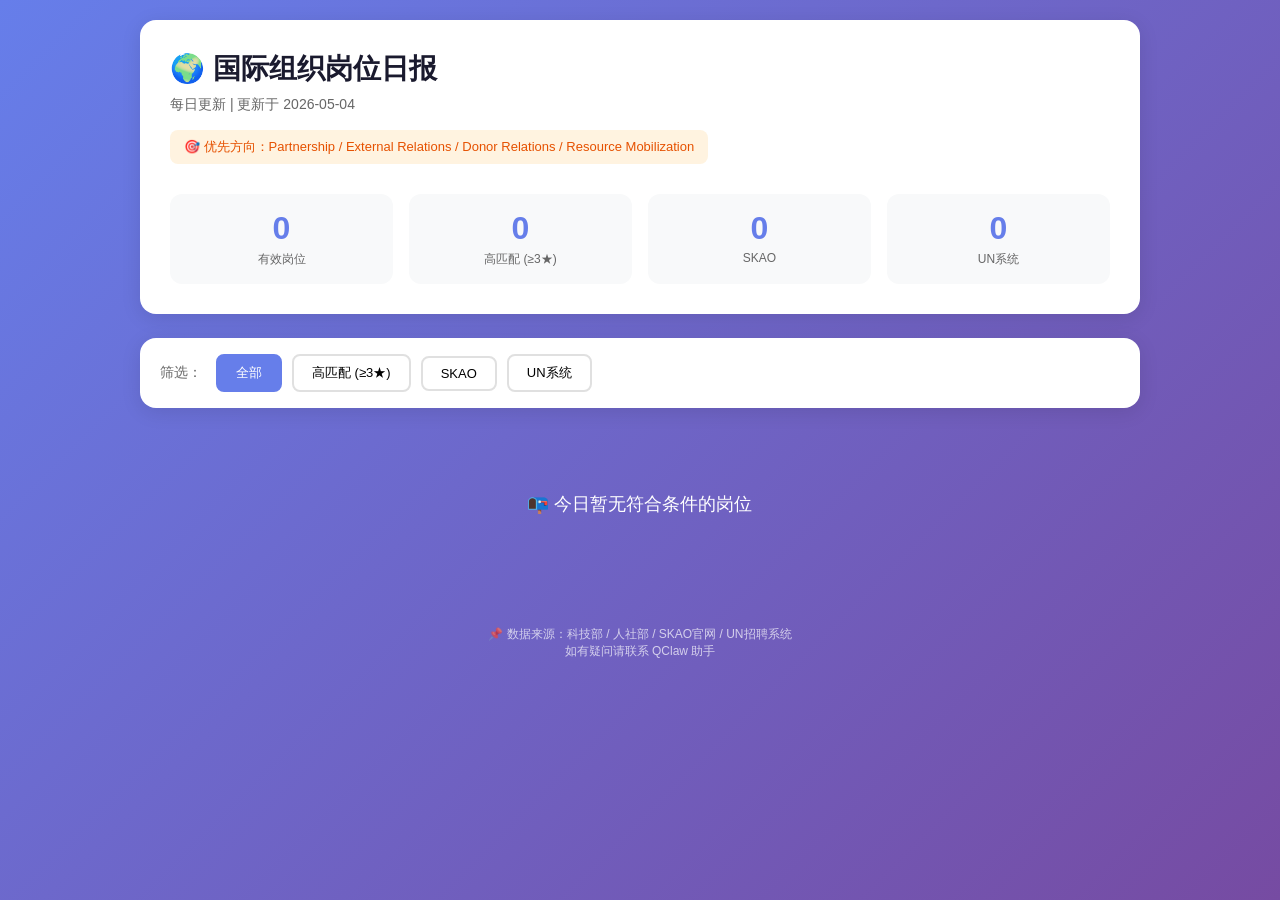
==== index.html @ 38534fcd "Initial commit: 国际组织岗位日报网站" ====
<!DOCTYPE html>
<html lang="zh-CN">
<head>
    <meta charset="UTF-8">
    <meta name="viewport" content="width=device-width, initial-scale=1.0">
    <title>国际组织岗位日报</title>
    <style>
        * { margin: 0; padding: 0; box-sizing: border-box; }
        body { font-family: -apple-system, BlinkMacSystemFont, "Segoe UI", Roboto, "Helvetica Neue", Arial, sans-serif; background: linear-gradient(135deg, #667eea 0%, #764ba2 100%); min-height: 100vh; padding: 20px; }
        .container { max-width: 1000px; margin: 0 auto; }
        .header { background: white; border-radius: 16px; padding: 30px; margin-bottom: 24px; box-shadow: 0 4px 20px rgba(0,0,0,0.1); }
        .header h1 { color: #1a1a2e; font-size: 28px; margin-bottom: 8px; }
        .header .subtitle { color: #666; font-size: 14px; margin-bottom: 16px; }
        .header .priority { background: #fff3e0; padding: 8px 14px; border-radius: 8px; font-size: 13px; color: #e65100; display: inline-block; margin-bottom: 10px; }
        .stats { display: flex; gap: 16px; margin-top: 20px; flex-wrap: wrap; }
        .stat { background: #f8f9fa; padding: 16px 24px; border-radius: 12px; text-align: center; flex: 1; min-width: 100px; }
        .stat-num { font-size: 32px; font-weight: bold; color: #667eea; }
        .stat-label { font-size: 12px; color: #666; margin-top: 4px; }
        .filters { background: white; border-radius: 16px; padding: 16px 20px; margin-bottom: 24px; box-shadow: 0 4px 20px rgba(0,0,0,0.1); display: flex; gap: 10px; flex-wrap: wrap; align-items: center; }
        .filters label { font-size: 14px; color: #666; margin-right: 4px; }
        .filter-btn { padding: 8px 18px; border: 2px solid #e0e0e0; border-radius: 8px; background: white; cursor: pointer; font-size: 13px; transition: all 0.2s; }
        .filter-btn:hover, .filter-btn.active { background: #667eea; color: white; border-color: #667eea; }
        .job-list { display: grid; gap: 16px; }
        .job-card { background: white; border-radius: 16px; padding: 24px; box-shadow: 0 4px 20px rgba(0,0,0,0.1); transition: transform 0.2s; border-left: 5px solid #e0e0e0; }
        .job-card:hover { transform: translateY(-4px); box-shadow: 0 8px 30px rgba(0,0,0,0.15); }
        .job-card.match-5 { border-left-color: #4caf50; }
        .job-card.match-4 { border-left-color: #8bc34a; }
        .job-card.match-3 { border-left-color: #ffc107; }
        .job-card.match-2 { border-left-color: #ff9800; }
        .job-card.match-1 { border-left-color: #e0e0e0; }
        .job-card.match-0 { border-left-color: #e0e0e0; }
        .job-header { display: flex; justify-content: space-between; align-items: flex-start; margin-bottom: 12px; gap: 12px; }
        .job-title { font-size: 18px; font-weight: 600; color: #1a1a2e; }
        .job-title-en { font-size: 14px; color: #888; font-weight: 400; }
        .job-org { font-size: 14px; color: #667eea; margin-top: 4px; }
        .match-badge { display: inline-flex; align-items: center; gap: 2px; background: #f8f9fa; padding: 4px 10px; border-radius: 6px; font-size: 14px; white-space: nowrap; }
        .match-badge .stars { color: #ffc107; }
        .match-badge .score { color: #666; font-size: 12px; margin-left: 4px; }
        .job-details { display: grid; grid-template-columns: repeat(auto-fit, minmax(140px, 1fr)); gap: 12px; margin: 16px 0; }
        .detail-item { font-size: 13px; }
        .detail-label { color: #999; display: block; margin-bottom: 2px; }
        .detail-value { color: #333; font-weight: 500; }
        .deadline-urgent { color: #e53935; font-weight: 600; }
        .deadline-soon { color: #ff9800; font-weight: 500; }
        .match-note { background: #f0f4ff; padding: 10px 14px; border-radius: 8px; font-size: 13px; color: #3f51b5; margin-top: 12px; }
        .match-note.low { background: #fff3e0; color: #e65100; }
        .job-link { display: inline-block; background: #667eea; color: white; padding: 8px 20px; border-radius: 8px; text-decoration: none; font-size: 13px; margin-top: 12px; transition: background 0.2s; }
        .job-link:hover { background: #5a6fd6; }
        .source-tag { display: inline-block; background: #e8f5e9; color: #2e7d32; padding: 3px 8px; border-radius: 4px; font-size: 11px; margin-left: 8px; }
        .empty-state { text-align: center; padding: 60px; color: white; font-size: 18px; }
        .footer { text-align: center; color: rgba(255,255,255,0.7); font-size: 12px; margin-top: 30px; padding: 20px; }
        .footer a { color: rgba(255,255,255,0.9); }
        @media (max-width: 768px) {
            .header h1 { font-size: 22px; }
            .stats { flex-wrap: wrap; }
            .stat { flex: 1; min-width: 80px; }
            .job-details { grid-template-columns: repeat(2, 1fr); }
            .job-header { flex-direction: column; }
        }
    </style>
</head>
<body>
    <div class="container">
        <div class="header">
            <h1>🌍 国际组织岗位日报</h1>
            <p class="subtitle" id="updateTime">加载中...</p>
            <div class="priority">🎯 优先方向：Partnership / External Relations / Donor Relations / Resource Mobilization</div>
            <div class="stats" id="stats"></div>
        </div>
        
        <div class="filters">
            <label>筛选：</label>
            <button class="filter-btn active" data-filter="all">全部</button>
            <button class="filter-btn" data-filter="high">高匹配 (≥3★)</button>
            <button class="filter-btn" data-filter="skao">SKAO</button>
            <button class="filter-btn" data-filter="un">UN系统</button>
        </div>
        
        <div class="job-list" id="jobList"></div>
        
        <div class="footer">
            <p>📌 数据来源：科技部 / 人社部 / SKAO官网 / UN招聘系统</p>
            <p>如有疑问请联系 QClaw 助手</p>
        </div>
    </div>

    <script>
    const JOB_DATA_URL = 'jobs.json';
    
    function renderStars(score) {
        return '★'.repeat(score) + '☆'.repeat(5 - score);
    }
    
    function getDaysLeft(deadline) {
        if (!deadline) return null;
        const dl = new Date(deadline);
        const now = new Date();
        return Math.ceil((dl - now) / (1000 * 60 * 60 * 24));
    }
    
    function formatDeadline(deadline) {
        if (!deadline) return '未知';
        const days = getDaysLeft(deadline);
        const dateStr = deadline.substring(0, 10);
        let extra = '';
        if (days !== null) {
            if (days < 0) extra = ' <span class="deadline-urgent">（已过期）</span>';
            else if (days <= 3) extra = ` <span class="deadline-urgent">（仅剩${days}天！）</span>`;
            else if (days <= 7) extra = ` <span class="deadline-soon">（还剩${days}天）</span>`;
            else extra = ` （还剩${days}天）`;
        }
        return dateStr + extra;
    }
    
    function renderJobCard(job) {
        const days = getDaysLeft(job.deadline);
        const isExpired = days !== null && days < 0;
        const matchClass = `match-${job.matchScore || 0}`;
        const noteClass = (job.matchScore || 0) <= 2 ? 'low' : '';
        
        return `
        <div class="job-card ${matchClass}" data-match="${job.matchScore || 0}" data-org="${job.organization || ''}" style="${isExpired ? 'opacity:0.5;' : ''}">
            <div class="job-header">
                <div>
                    <div class="job-title">${job.title || ''} <span class="job-title-en">${job.titleEn || ''}</span>${job.source ? `<span class="source-tag">${job.source}</span>` : ''}</div>
                    <div class="job-org">${job.organization || ''}</div>
                </div>
                <div class="match-badge">
                    <span class="stars">${renderStars(job.matchScore || 0)}</span>
                    <span class="score">${job.matchScore || 0}/5</span>
                </div>
            </div>
            <div class="job-details">
                <div class="detail-item">
                    <span class="detail-label">📍 地点</span>
                    <span class="detail-value">${job.location || '未知'}</span>
                </div>
                <div class="detail-item">
                    <span class="detail-label">📋 合同</span>
                    <span class="detail-value">${job.contract || '未知'}${job.grade ? ' | ' + job.grade : ''}</span>
                </div>
                <div class="detail-item">
                    <span class="detail-label">💰 薪酬</span>
                    <span class="detail-value">${job.salary || '未知'}</span>
                </div>
                <div class="detail-item">
                    <span class="detail-label">⏰ 截止</span>
                    <span class="detail-value">${formatDeadline(job.deadline)}</span>
                </div>
            </div>
            ${job.requirements ? `<div style="font-size:12px;color:#666;margin-bottom:8px;"><b>要求：</b>${job.requirements.substring(0, 120)}${job.requirements.length > 120 ? '...' : ''}</div>` : ''}
            ${job.matchNote ? `<div class="match-note ${noteClass}">💡 ${job.matchNote}</div>` : ''}
            ${job.link ? `<a href="${job.link}" target="_blank" class="job-link">查看详情 →</a>` : ''}
        </div>`;
    }
    
    async function loadAndRender() {
        try {
            const resp = await fetch(JOB_DATA_URL);
            const data = await resp.json();
            const jobs = (data.jobs || []).filter(j => {
                const days = getDaysLeft(j.deadline);
                return days === null || days >= 0;
            }).sort((a, b) => (b.matchScore || 0) - (a.matchScore || 0));
            
            const total = jobs.length;
            const highMatch = jobs.filter(j => (j.matchScore || 0) >= 3).length;
            const skaoCount = jobs.filter(j => (j.organization || '').includes('SKAO')).length;
            
            document.getElementById('updateTime').textContent = 
                `每日更新 | ${data.lastUpdated ? '更新于 ' + data.lastUpdated.substring(0, 10) : new Date().toLocaleDateString('zh-CN')}`;
            
            document.getElementById('stats').innerHTML = `
                <div class="stat"><div class="stat-num">${total}</div><div class="stat-label">有效岗位</div></div>
                <div class="stat"><div class="stat-num">${highMatch}</div><div class="stat-label">高匹配 (≥3★)</div></div>
                <div class="stat"><div class="stat-num">${skaoCount}</div><div class="stat-label">SKAO</div></div>
                <div class="stat"><div class="stat-num">${total - skaoCount}</div><div class="stat-label">UN系统</div></div>
            `;
            
            const jobList = document.getElementById('jobList');
            if (jobs.length === 0) {
                jobList.innerHTML = '<div class="empty-state">📭 今日暂无符合条件的岗位</div>';
            } else {
                jobList.innerHTML = jobs.map(renderJobCard).join('');
            }
            
            // Setup filters
            document.querySelectorAll('.filter-btn').forEach(btn => {
                btn.addEventListener('click', () => {
                    document.querySelectorAll('.filter-btn').forEach(b => b.classList.remove('active'));
                    btn.classList.add('active');
                    const filter = btn.dataset.filter;
                    document.querySelectorAll('.job-card').forEach(card => {
                        const match = parseInt(card.dataset.match) || 0;
                        const org = card.dataset.org || '';
                        if (filter === 'all') card.style.display = '';
                        else if (filter === 'high') card.style.display = match >= 3 ? '' : 'none';
                        else if (filter === 'skao') card.style.display = org.includes('SKAO') ? '' : 'none';
                        else if (filter === 'un') card.style.display = org.includes('UN') || org.includes('联合国') ? '' : 'none';
                    });
                });
            });
        } catch (err) {
            document.getElementById('jobList').innerHTML = 
                `<div class="empty-state">⚠️ 加载失败: ${err.message}<br><button onclick="loadAndRender()" style="margin-top:12px;padding:8px 20px;border-radius:8px;border:none;background:white;color:#667eea;cursor:pointer;">重试</button></div>`;
        }
    }
    
    loadAndRender();
    </script>
</body>
</html>
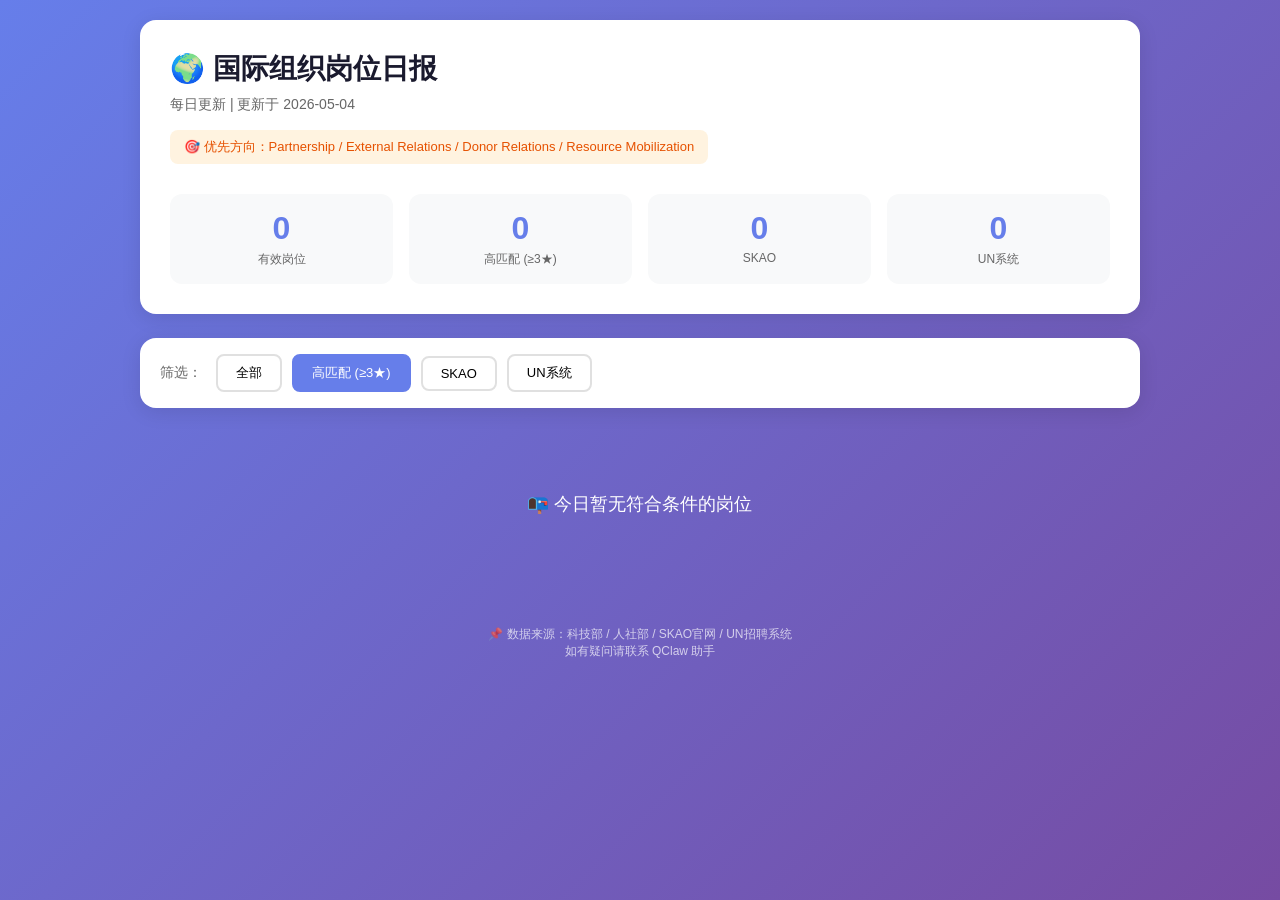
==== commit 8f440eed: "默认筛选≥3星岗位，低匹配默认隐藏" ====
--- a/index.html
+++ b/index.html
@@ -70,8 +70,8 @@
         
         <div class="filters">
             <label>筛选：</label>
-            <button class="filter-btn active" data-filter="all">全部</button>
-            <button class="filter-btn" data-filter="high">高匹配 (≥3★)</button>
+            <button class="filter-btn" data-filter="all">全部</button>
+            <button class="filter-btn active" data-filter="high">高匹配 (≥3★)</button>
             <button class="filter-btn" data-filter="skao">SKAO</button>
             <button class="filter-btn" data-filter="un">UN系统</button>
         </div>
@@ -198,6 +198,17 @@
                         else if (filter === 'skao') card.style.display = org.includes('SKAO') ? '' : 'none';
                         else if (filter === 'un') card.style.display = org.includes('UN') || org.includes('联合国') ? '' : 'none';
                     });
+                    // Update stats based on filter
+                    const visibleCards = document.querySelectorAll('.job-card:not([style*="display: none"])');
+                    // Count visible by category
+                    let vHigh = 0, vSkao = 0, vUn = 0;
+                    visibleCards.forEach(c => {
+                        const m = parseInt(c.dataset.match) || 0;
+                        const o = c.dataset.org || '';
+                        if (m >= 3) vHigh++;
+                        if (o.includes('SKAO')) vSkao++;
+                        if (o.includes('UN') || o.includes('联合国')) vUn++;
+                    });
                 });
             });
         } catch (err) {
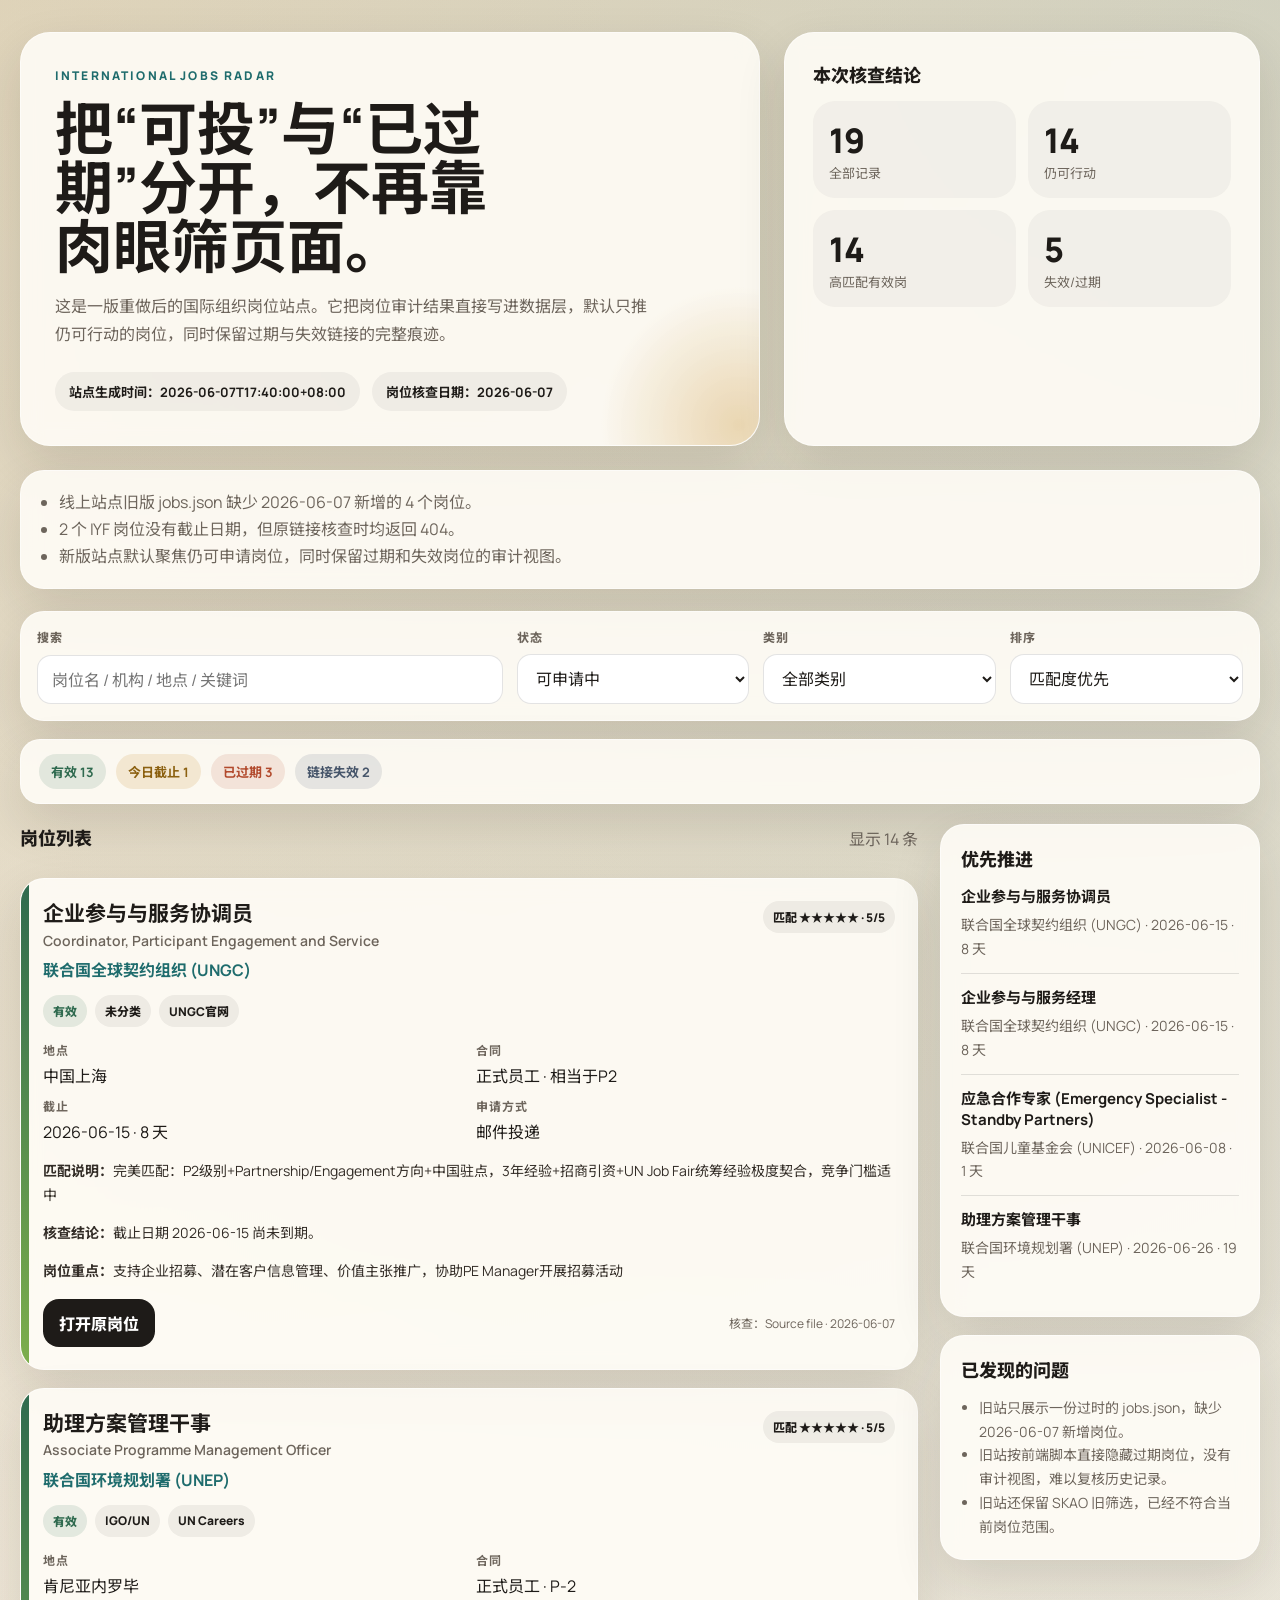
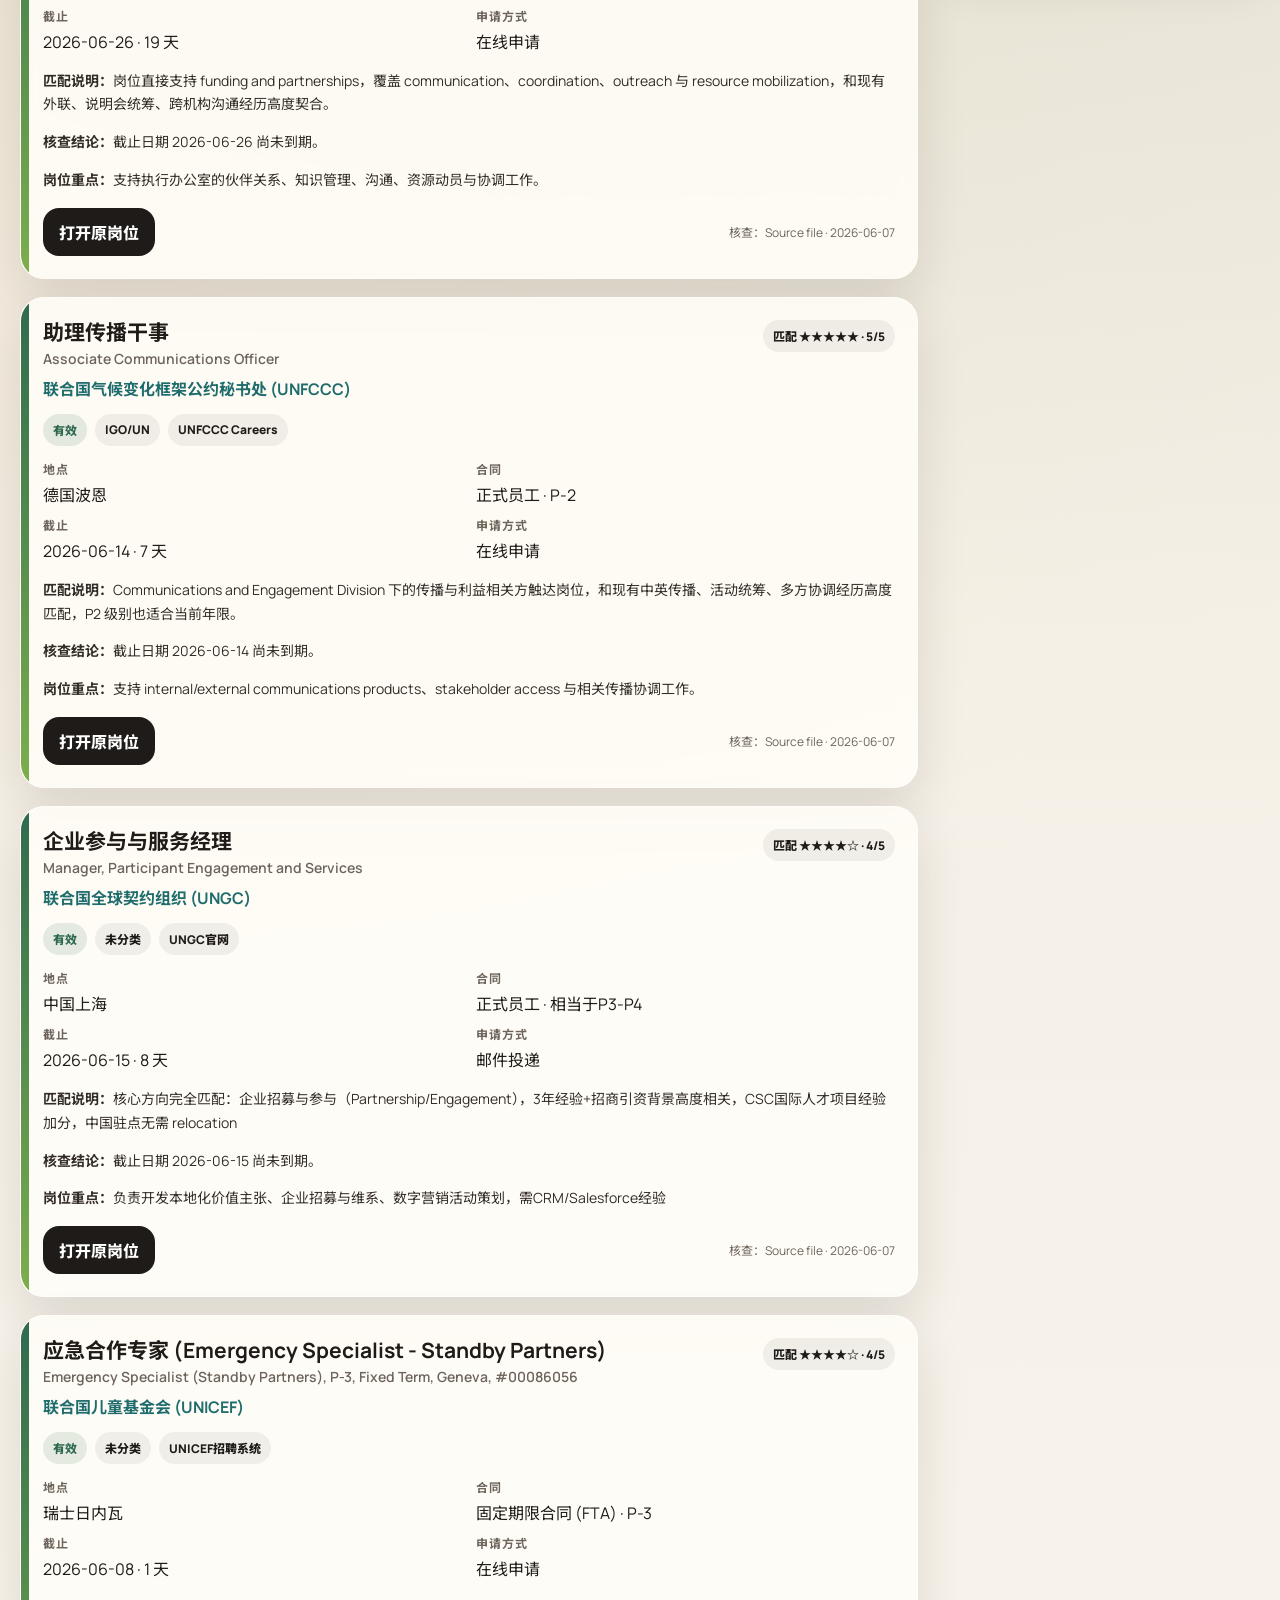
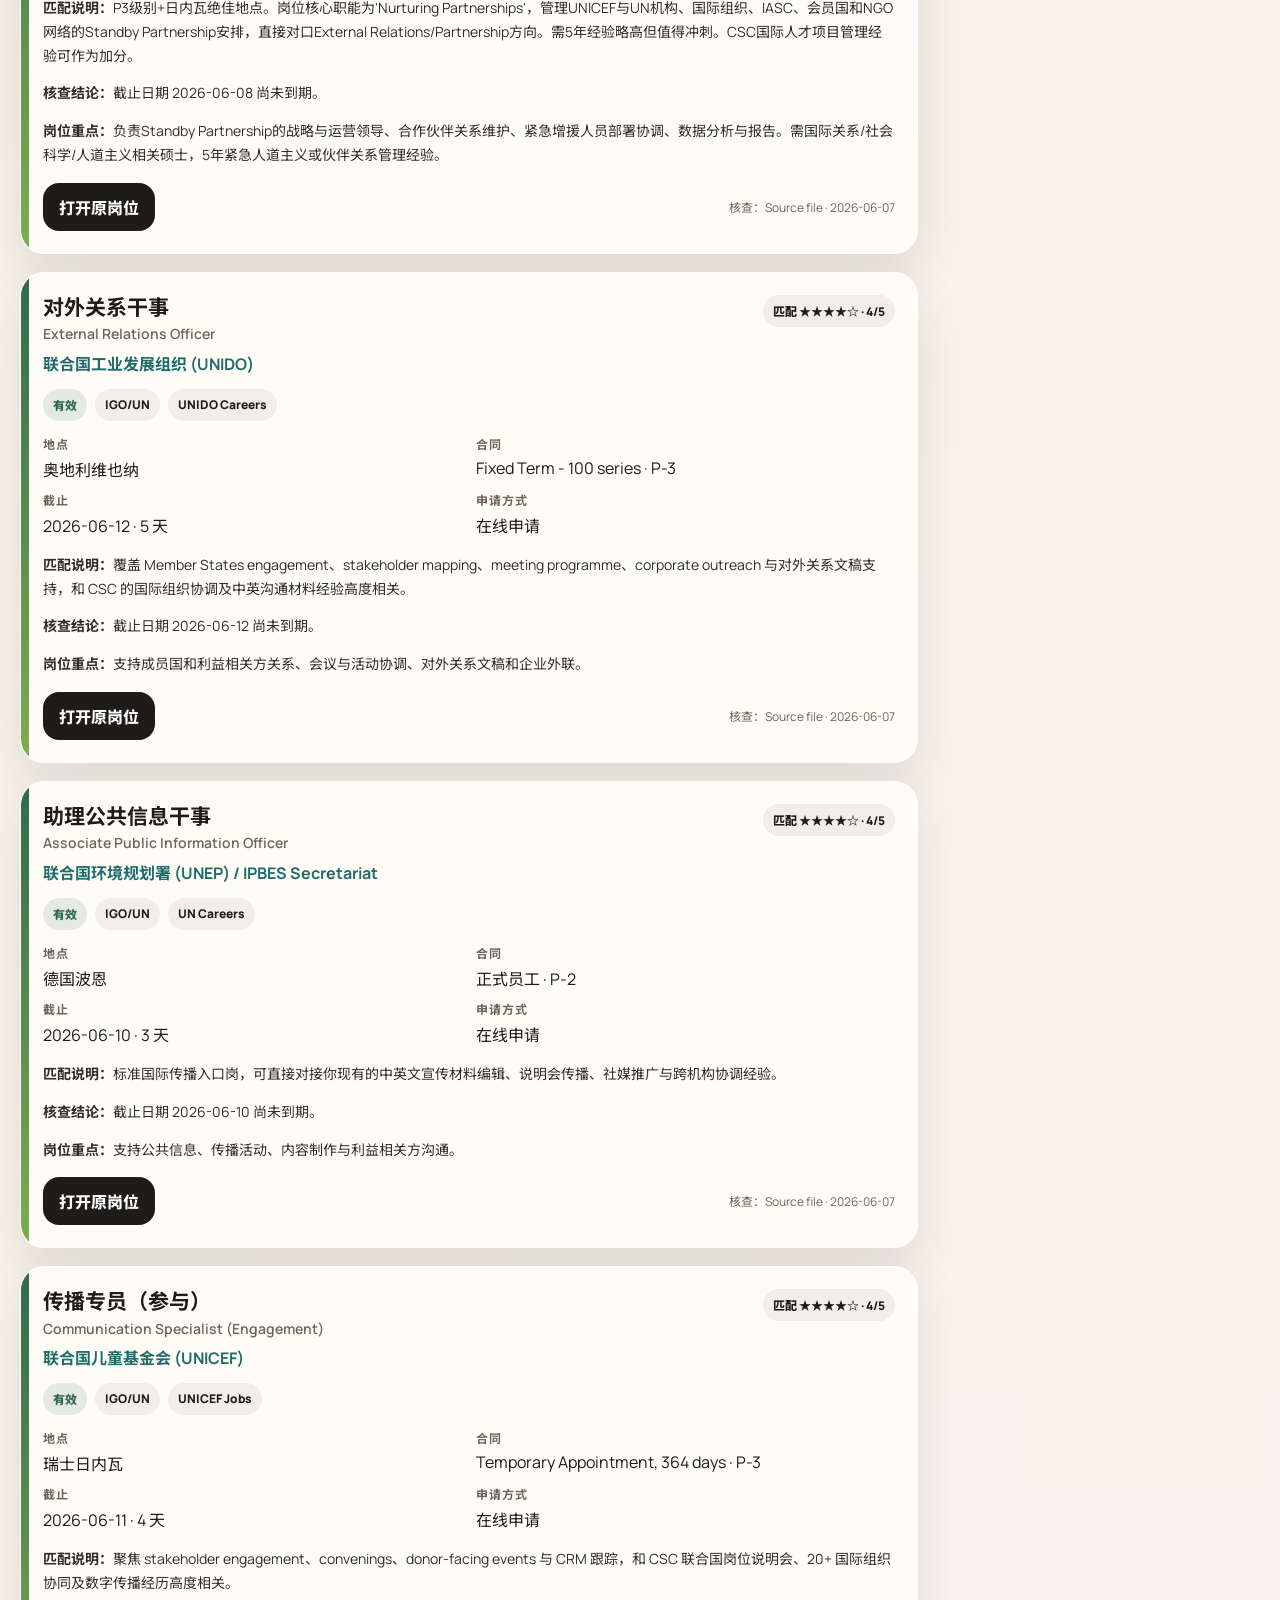
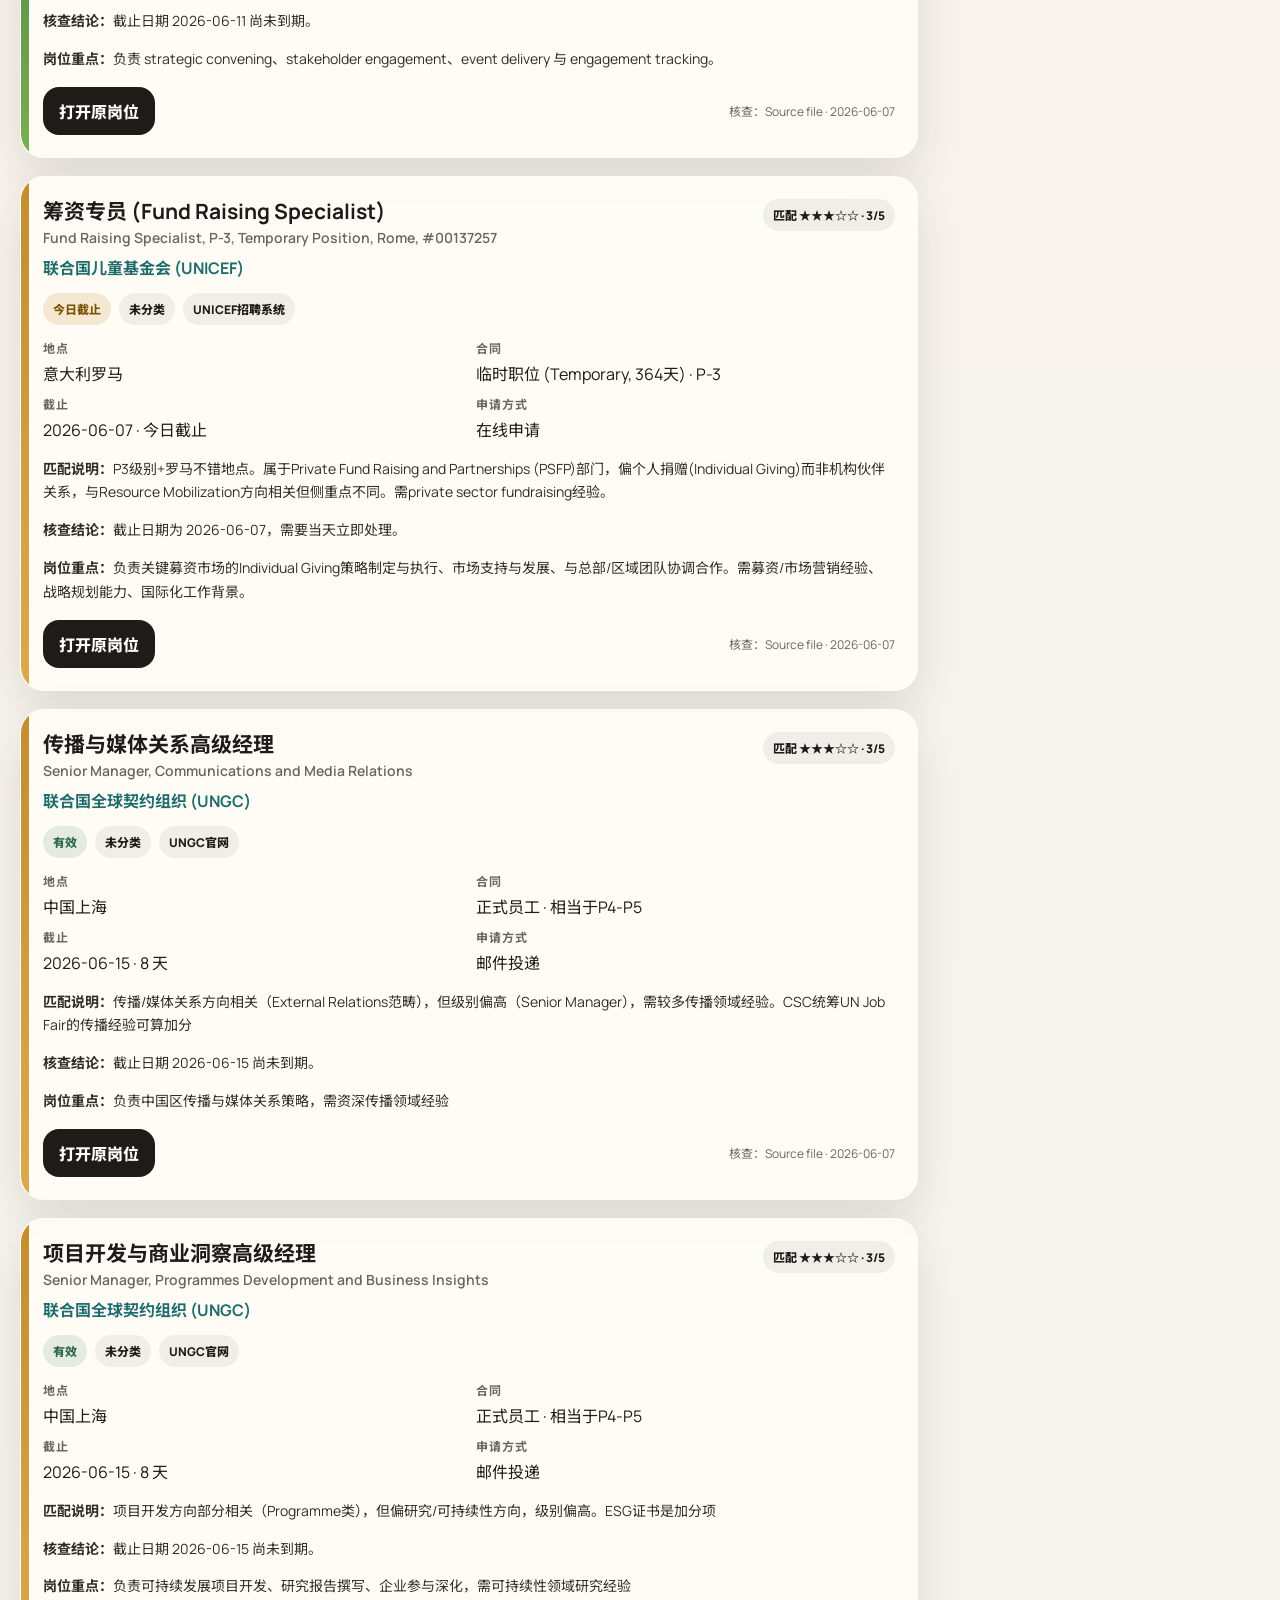
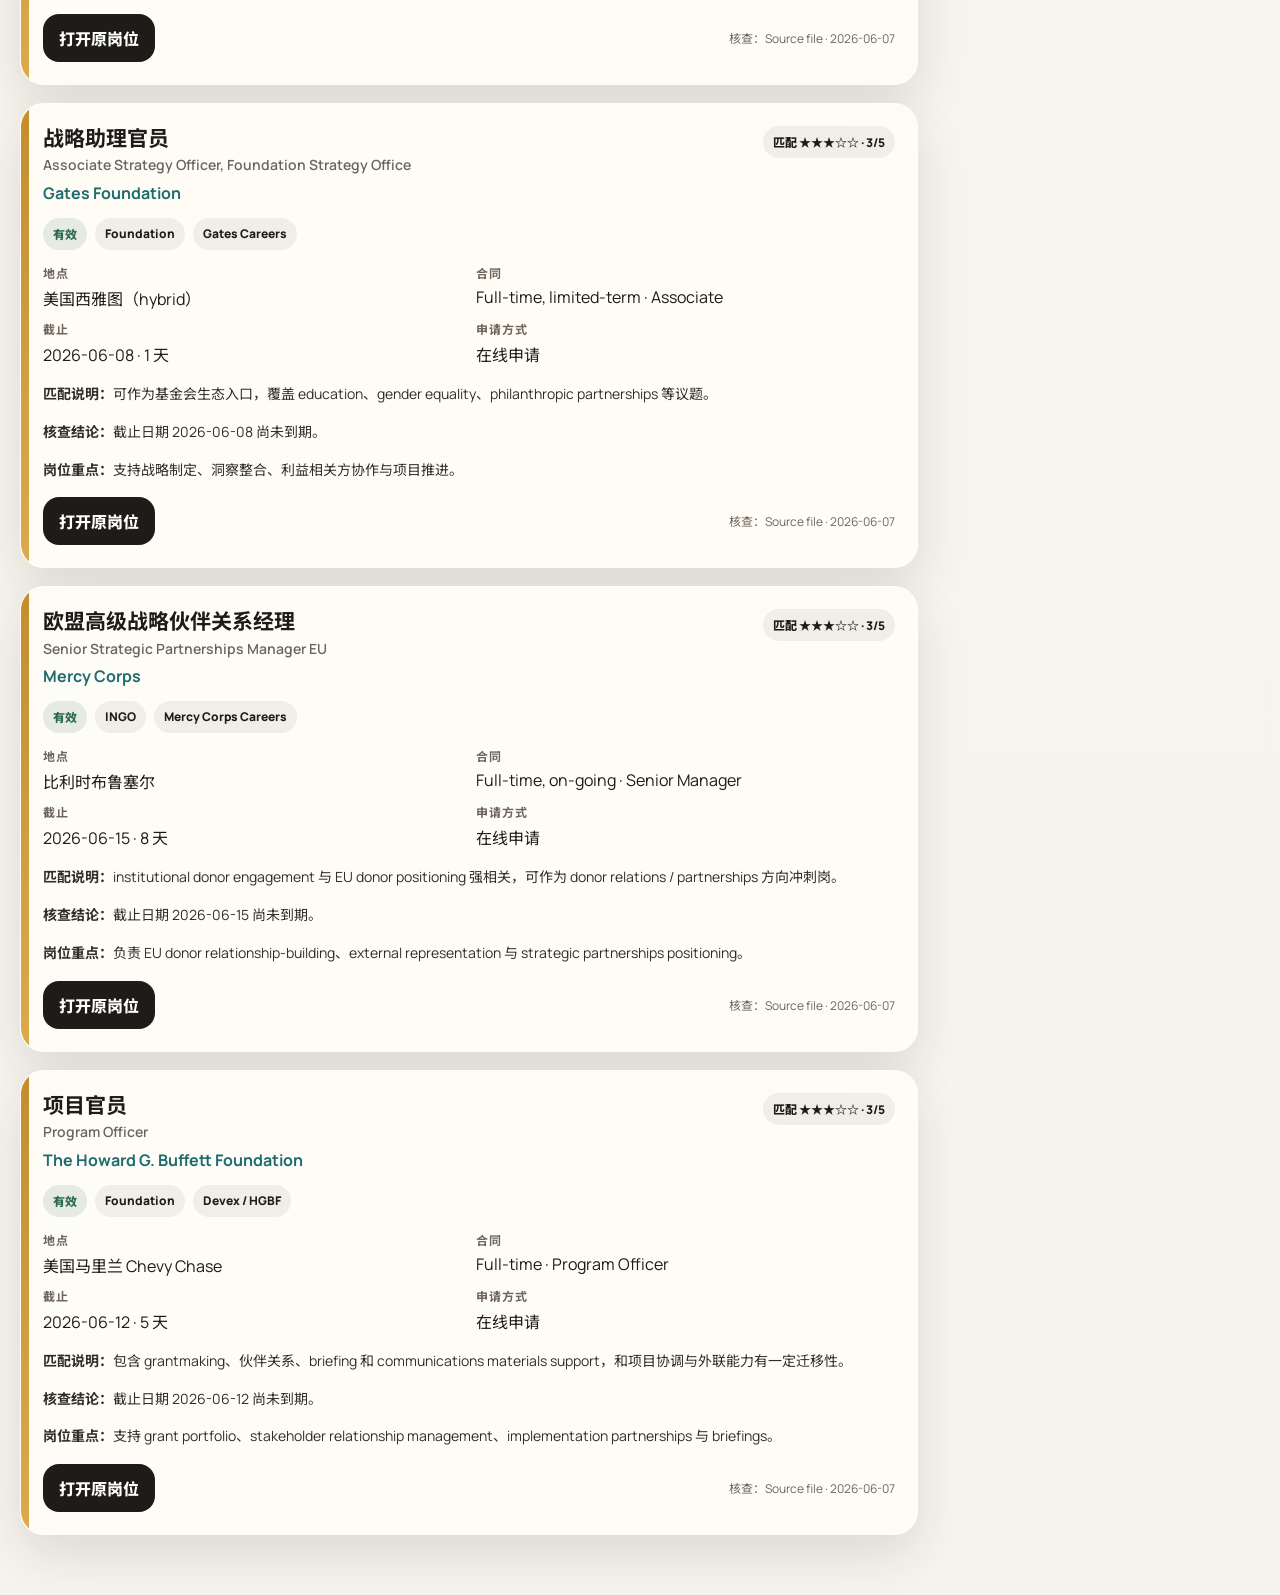
==== commit aed36d51: "Rebuild site with audited jobs dashboard" ====
--- a/index.html
+++ b/index.html
@@ -1,223 +1,94 @@
 <!DOCTYPE html>
 <html lang="zh-CN">
 <head>
-    <meta charset="UTF-8">
-    <meta name="viewport" content="width=device-width, initial-scale=1.0">
-    <title>国际组织岗位日报</title>
-    <style>
-        * { margin: 0; padding: 0; box-sizing: border-box; }
-        body { font-family: -apple-system, BlinkMacSystemFont, "Segoe UI", Roboto, "Helvetica Neue", Arial, sans-serif; background: linear-gradient(135deg, #667eea 0%, #764ba2 100%); min-height: 100vh; padding: 20px; }
-        .container { max-width: 1000px; margin: 0 auto; }
-        .header { background: white; border-radius: 16px; padding: 30px; margin-bottom: 24px; box-shadow: 0 4px 20px rgba(0,0,0,0.1); }
-        .header h1 { color: #1a1a2e; font-size: 28px; margin-bottom: 8px; }
-        .header .subtitle { color: #666; font-size: 14px; margin-bottom: 16px; }
-        .header .priority { background: #fff3e0; padding: 8px 14px; border-radius: 8px; font-size: 13px; color: #e65100; display: inline-block; margin-bottom: 10px; }
-        .stats { display: flex; gap: 16px; margin-top: 20px; flex-wrap: wrap; }
-        .stat { background: #f8f9fa; padding: 16px 24px; border-radius: 12px; text-align: center; flex: 1; min-width: 100px; }
-        .stat-num { font-size: 32px; font-weight: bold; color: #667eea; }
-        .stat-label { font-size: 12px; color: #666; margin-top: 4px; }
-        .filters { background: white; border-radius: 16px; padding: 16px 20px; margin-bottom: 24px; box-shadow: 0 4px 20px rgba(0,0,0,0.1); display: flex; gap: 10px; flex-wrap: wrap; align-items: center; }
-        .filters label { font-size: 14px; color: #666; margin-right: 4px; }
-        .filter-btn { padding: 8px 18px; border: 2px solid #e0e0e0; border-radius: 8px; background: white; cursor: pointer; font-size: 13px; transition: all 0.2s; }
-        .filter-btn:hover, .filter-btn.active { background: #667eea; color: white; border-color: #667eea; }
-        .job-list { display: grid; gap: 16px; }
-        .job-card { background: white; border-radius: 16px; padding: 24px; box-shadow: 0 4px 20px rgba(0,0,0,0.1); transition: transform 0.2s; border-left: 5px solid #e0e0e0; }
-        .job-card:hover { transform: translateY(-4px); box-shadow: 0 8px 30px rgba(0,0,0,0.15); }
-        .job-card.match-5 { border-left-color: #4caf50; }
-        .job-card.match-4 { border-left-color: #8bc34a; }
-        .job-card.match-3 { border-left-color: #ffc107; }
-        .job-card.match-2 { border-left-color: #ff9800; }
-        .job-card.match-1 { border-left-color: #e0e0e0; }
-        .job-card.match-0 { border-left-color: #e0e0e0; }
-        .job-header { display: flex; justify-content: space-between; align-items: flex-start; margin-bottom: 12px; gap: 12px; }
-        .job-title { font-size: 18px; font-weight: 600; color: #1a1a2e; }
-        .job-title-en { font-size: 14px; color: #888; font-weight: 400; }
-        .job-org { font-size: 14px; color: #667eea; margin-top: 4px; }
-        .match-badge { display: inline-flex; align-items: center; gap: 2px; background: #f8f9fa; padding: 4px 10px; border-radius: 6px; font-size: 14px; white-space: nowrap; }
-        .match-badge .stars { color: #ffc107; }
-        .match-badge .score { color: #666; font-size: 12px; margin-left: 4px; }
-        .job-details { display: grid; grid-template-columns: repeat(auto-fit, minmax(140px, 1fr)); gap: 12px; margin: 16px 0; }
-        .detail-item { font-size: 13px; }
-        .detail-label { color: #999; display: block; margin-bottom: 2px; }
-        .detail-value { color: #333; font-weight: 500; }
-        .deadline-urgent { color: #e53935; font-weight: 600; }
-        .deadline-soon { color: #ff9800; font-weight: 500; }
-        .match-note { background: #f0f4ff; padding: 10px 14px; border-radius: 8px; font-size: 13px; color: #3f51b5; margin-top: 12px; }
-        .match-note.low { background: #fff3e0; color: #e65100; }
-        .job-link { display: inline-block; background: #667eea; color: white; padding: 8px 20px; border-radius: 8px; text-decoration: none; font-size: 13px; margin-top: 12px; transition: background 0.2s; }
-        .job-link:hover { background: #5a6fd6; }
-        .source-tag { display: inline-block; background: #e8f5e9; color: #2e7d32; padding: 3px 8px; border-radius: 4px; font-size: 11px; margin-left: 8px; }
-        .empty-state { text-align: center; padding: 60px; color: white; font-size: 18px; }
-        .footer { text-align: center; color: rgba(255,255,255,0.7); font-size: 12px; margin-top: 30px; padding: 20px; }
-        .footer a { color: rgba(255,255,255,0.9); }
-        @media (max-width: 768px) {
-            .header h1 { font-size: 22px; }
-            .stats { flex-wrap: wrap; }
-            .stat { flex: 1; min-width: 80px; }
-            .job-details { grid-template-columns: repeat(2, 1fr); }
-            .job-header { flex-direction: column; }
-        }
-    </style>
+  <meta charset="UTF-8">
+  <meta name="viewport" content="width=device-width, initial-scale=1.0">
+  <title>International Jobs Radar</title>
+  <link rel="preconnect" href="https://fonts.googleapis.com">
+  <link rel="preconnect" href="https://fonts.gstatic.com" crossorigin>
+  <link href="https://fonts.googleapis.com/css2?family=Manrope:wght@400;500;600;700;800&family=Noto+Sans+SC:wght@400;500;700;800&display=swap" rel="stylesheet">
+  <link rel="stylesheet" href="./styles.css">
 </head>
 <body>
-    <div class="container">
-        <div class="header">
-            <h1>🌍 国际组织岗位日报</h1>
-            <p class="subtitle" id="updateTime">加载中...</p>
-            <div class="priority">🎯 优先方向：Partnership / External Relations / Donor Relations / Resource Mobilization</div>
-            <div class="stats" id="stats"></div>
+  <div class="page-shell">
+    <header class="hero">
+      <div class="hero-copy">
+        <p class="eyebrow">International Jobs Radar</p>
+        <h1>把“可投”与“已过期”分开，不再靠肉眼筛页面。</h1>
+        <p class="intro">
+          这是一版重做后的国际组织岗位站点。它把岗位审计结果直接写进数据层，默认只推仍可行动的岗位，同时保留过期与失效链接的完整痕迹。
+        </p>
+        <div class="hero-meta">
+          <span id="generatedAt">加载中</span>
+          <span id="auditDate">加载中</span>
         </div>
-        
-        <div class="filters">
-            <label>筛选：</label>
-            <button class="filter-btn" data-filter="all">全部</button>
-            <button class="filter-btn active" data-filter="high">高匹配 (≥3★)</button>
-            <button class="filter-btn" data-filter="skao">SKAO</button>
-            <button class="filter-btn" data-filter="un">UN系统</button>
+      </div>
+      <aside class="hero-panel">
+        <div class="panel-title">本次核查结论</div>
+        <div class="audit-grid" id="auditGrid"></div>
+      </aside>
+    </header>
+
+    <section class="highlights" id="highlights"></section>
+
+    <section class="toolbar">
+      <div class="toolbar-block">
+        <label for="searchInput">搜索</label>
+        <input id="searchInput" type="search" placeholder="岗位名 / 机构 / 地点 / 关键词">
+      </div>
+      <div class="toolbar-block">
+        <label for="statusFilter">状态</label>
+        <select id="statusFilter">
+          <option value="actionable">可申请中</option>
+          <option value="all">全部</option>
+          <option value="active">有效</option>
+          <option value="closing">今日截止</option>
+          <option value="expired">已过期</option>
+          <option value="unavailable">链接失效</option>
+        </select>
+      </div>
+      <div class="toolbar-block">
+        <label for="categoryFilter">类别</label>
+        <select id="categoryFilter">
+          <option value="all">全部类别</option>
+        </select>
+      </div>
+      <div class="toolbar-block">
+        <label for="sortBy">排序</label>
+        <select id="sortBy">
+          <option value="match">匹配度优先</option>
+          <option value="deadline">截止日期优先</option>
+          <option value="organization">机构名称</option>
+        </select>
+      </div>
+    </section>
+
+    <section class="summary-bar" id="summaryBar"></section>
+
+    <main class="jobs-layout">
+      <section>
+        <div class="section-head">
+          <h2>岗位列表</h2>
+          <p id="resultCount"></p>
         </div>
-        
-        <div class="job-list" id="jobList"></div>
-        
-        <div class="footer">
-            <p>📌 数据来源：科技部 / 人社部 / SKAO官网 / UN招聘系统</p>
-            <p>如有疑问请联系 QClaw 助手</p>
+        <div class="job-grid" id="jobGrid"></div>
+      </section>
+      <aside class="side-rail">
+        <div class="rail-card">
+          <h3>优先推进</h3>
+          <div id="priorityList"></div>
         </div>
-    </div>
-
-    <script>
-    const JOB_DATA_URL = 'jobs.json';
-    
-    function renderStars(score) {
-        return '★'.repeat(score) + '☆'.repeat(5 - score);
-    }
-    
-    function getDaysLeft(deadline) {
-        if (!deadline) return null;
-        const dl = new Date(deadline);
-        const now = new Date();
-        return Math.ceil((dl - now) / (1000 * 60 * 60 * 24));
-    }
-    
-    function formatDeadline(deadline) {
-        if (!deadline) return '未知';
-        const days = getDaysLeft(deadline);
-        const dateStr = deadline.substring(0, 10);
-        let extra = '';
-        if (days !== null) {
-            if (days < 0) extra = ' <span class="deadline-urgent">（已过期）</span>';
-            else if (days <= 3) extra = ` <span class="deadline-urgent">（仅剩${days}天！）</span>`;
-            else if (days <= 7) extra = ` <span class="deadline-soon">（还剩${days}天）</span>`;
-            else extra = ` （还剩${days}天）`;
-        }
-        return dateStr + extra;
-    }
-    
-    function renderJobCard(job) {
-        const days = getDaysLeft(job.deadline);
-        const isExpired = days !== null && days < 0;
-        const matchClass = `match-${job.matchScore || 0}`;
-        const noteClass = (job.matchScore || 0) <= 2 ? 'low' : '';
-        
-        return `
-        <div class="job-card ${matchClass}" data-match="${job.matchScore || 0}" data-org="${job.organization || ''}" style="${isExpired ? 'opacity:0.5;' : ''}">
-            <div class="job-header">
-                <div>
-                    <div class="job-title">${job.title || ''} <span class="job-title-en">${job.titleEn || ''}</span>${job.source ? `<span class="source-tag">${job.source}</span>` : ''}</div>
-                    <div class="job-org">${job.organization || ''}</div>
-                </div>
-                <div class="match-badge">
-                    <span class="stars">${renderStars(job.matchScore || 0)}</span>
-                    <span class="score">${job.matchScore || 0}/5</span>
-                </div>
-            </div>
-            <div class="job-details">
-                <div class="detail-item">
-                    <span class="detail-label">📍 地点</span>
-                    <span class="detail-value">${job.location || '未知'}</span>
-                </div>
-                <div class="detail-item">
-                    <span class="detail-label">📋 合同</span>
-                    <span class="detail-value">${job.contract || '未知'}${job.grade ? ' | ' + job.grade : ''}</span>
-                </div>
-                <div class="detail-item">
-                    <span class="detail-label">💰 薪酬</span>
-                    <span class="detail-value">${job.salary || '未知'}</span>
-                </div>
-                <div class="detail-item">
-                    <span class="detail-label">⏰ 截止</span>
-                    <span class="detail-value">${formatDeadline(job.deadline)}</span>
-                </div>
-            </div>
-            ${job.requirements ? `<div style="font-size:12px;color:#666;margin-bottom:8px;"><b>要求：</b>${job.requirements.substring(0, 120)}${job.requirements.length > 120 ? '...' : ''}</div>` : ''}
-            ${job.matchNote ? `<div class="match-note ${noteClass}">💡 ${job.matchNote}</div>` : ''}
-            ${job.link ? `<a href="${job.link}" target="_blank" class="job-link">查看详情 →</a>` : ''}
-        </div>`;
-    }
-    
-    async function loadAndRender() {
-        try {
-            const resp = await fetch(JOB_DATA_URL);
-            const data = await resp.json();
-            const jobs = (data.jobs || []).filter(j => {
-                const days = getDaysLeft(j.deadline);
-                return days === null || days >= 0;
-            }).sort((a, b) => (b.matchScore || 0) - (a.matchScore || 0));
-            
-            const total = jobs.length;
-            const highMatch = jobs.filter(j => (j.matchScore || 0) >= 3).length;
-            const skaoCount = jobs.filter(j => (j.organization || '').includes('SKAO')).length;
-            
-            document.getElementById('updateTime').textContent = 
-                `每日更新 | ${data.lastUpdated ? '更新于 ' + data.lastUpdated.substring(0, 10) : new Date().toLocaleDateString('zh-CN')}`;
-            
-            document.getElementById('stats').innerHTML = `
-                <div class="stat"><div class="stat-num">${total}</div><div class="stat-label">有效岗位</div></div>
-                <div class="stat"><div class="stat-num">${highMatch}</div><div class="stat-label">高匹配 (≥3★)</div></div>
-                <div class="stat"><div class="stat-num">${skaoCount}</div><div class="stat-label">SKAO</div></div>
-                <div class="stat"><div class="stat-num">${total - skaoCount}</div><div class="stat-label">UN系统</div></div>
-            `;
-            
-            const jobList = document.getElementById('jobList');
-            if (jobs.length === 0) {
-                jobList.innerHTML = '<div class="empty-state">📭 今日暂无符合条件的岗位</div>';
-            } else {
-                jobList.innerHTML = jobs.map(renderJobCard).join('');
-            }
-            
-            // Setup filters
-            document.querySelectorAll('.filter-btn').forEach(btn => {
-                btn.addEventListener('click', () => {
-                    document.querySelectorAll('.filter-btn').forEach(b => b.classList.remove('active'));
-                    btn.classList.add('active');
-                    const filter = btn.dataset.filter;
-                    document.querySelectorAll('.job-card').forEach(card => {
-                        const match = parseInt(card.dataset.match) || 0;
-                        const org = card.dataset.org || '';
-                        if (filter === 'all') card.style.display = '';
-                        else if (filter === 'high') card.style.display = match >= 3 ? '' : 'none';
-                        else if (filter === 'skao') card.style.display = org.includes('SKAO') ? '' : 'none';
-                        else if (filter === 'un') card.style.display = org.includes('UN') || org.includes('联合国') ? '' : 'none';
-                    });
-                    // Update stats based on filter
-                    const visibleCards = document.querySelectorAll('.job-card:not([style*="display: none"])');
-                    // Count visible by category
-                    let vHigh = 0, vSkao = 0, vUn = 0;
-                    visibleCards.forEach(c => {
-                        const m = parseInt(c.dataset.match) || 0;
-                        const o = c.dataset.org || '';
-                        if (m >= 3) vHigh++;
-                        if (o.includes('SKAO')) vSkao++;
-                        if (o.includes('UN') || o.includes('联合国')) vUn++;
-                    });
-                });
-            });
-        } catch (err) {
-            document.getElementById('jobList').innerHTML = 
-                `<div class="empty-state">⚠️ 加载失败: ${err.message}<br><button onclick="loadAndRender()" style="margin-top:12px;padding:8px 20px;border-radius:8px;border:none;background:white;color:#667eea;cursor:pointer;">重试</button></div>`;
-        }
-    }
-    
-    loadAndRender();
-    </script>
+        <div class="rail-card">
+          <h3>已发现的问题</h3>
+          <ul class="issue-list">
+            <li>旧站只展示一份过时的 jobs.json，缺少 2026-06-07 新增岗位。</li>
+            <li>旧站按前端脚本直接隐藏过期岗位，没有审计视图，难以复核历史记录。</li>
+            <li>旧站还保留 SKAO 旧筛选，已经不符合当前岗位范围。</li>
+          </ul>
+        </div>
+      </aside>
+    </main>
+  </div>
+  <script src="./app.js"></script>
 </body>
 </html>
--- a/styles.css
+++ b/styles.css
@@ -0,0 +1,485 @@
+:root {
+  --bg: #f5efe4;
+  --paper: #fffdf8;
+  --ink: #1e1b18;
+  --muted: #6d655c;
+  --line: rgba(30, 27, 24, 0.12);
+  --gold: #c58d2c;
+  --brick: #b24a2d;
+  --forest: #2f6a4f;
+  --teal: #1f6c6d;
+  --slate: #46556a;
+  --shadow: 0 20px 50px rgba(31, 25, 20, 0.12);
+}
+
+* {
+  box-sizing: border-box;
+}
+
+body {
+  margin: 0;
+  font-family: "Manrope", "Noto Sans SC", sans-serif;
+  color: var(--ink);
+  background:
+    radial-gradient(circle at top left, rgba(197, 141, 44, 0.18), transparent 32%),
+    radial-gradient(circle at top right, rgba(31, 108, 109, 0.14), transparent 28%),
+    linear-gradient(180deg, #f1eadf 0%, #f8f4ec 46%, #f7f4ef 100%);
+}
+
+.page-shell {
+  max-width: 1280px;
+  margin: 0 auto;
+  padding: 32px 20px 60px;
+}
+
+.hero {
+  display: grid;
+  grid-template-columns: 1.4fr 0.9fr;
+  gap: 24px;
+  margin-bottom: 24px;
+}
+
+.hero-copy,
+.hero-panel,
+.toolbar,
+.summary-bar,
+.rail-card,
+.job-card,
+.highlights {
+  background: rgba(255, 253, 248, 0.88);
+  backdrop-filter: blur(10px);
+  border: 1px solid rgba(255, 255, 255, 0.5);
+  box-shadow: var(--shadow);
+}
+
+.hero-copy {
+  border-radius: 30px;
+  padding: 34px;
+  position: relative;
+  overflow: hidden;
+}
+
+.hero-copy::after {
+  content: "";
+  position: absolute;
+  inset: auto -120px -120px auto;
+  width: 280px;
+  height: 280px;
+  border-radius: 50%;
+  background: radial-gradient(circle, rgba(197, 141, 44, 0.32), transparent 70%);
+}
+
+.eyebrow {
+  margin: 0 0 14px;
+  text-transform: uppercase;
+  letter-spacing: 0.18em;
+  font-size: 12px;
+  font-weight: 800;
+  color: var(--teal);
+}
+
+.hero h1 {
+  margin: 0;
+  font-size: clamp(34px, 5vw, 58px);
+  line-height: 1.02;
+  max-width: 12ch;
+}
+
+.intro {
+  margin: 18px 0 0;
+  max-width: 60ch;
+  font-size: 16px;
+  line-height: 1.7;
+  color: var(--muted);
+}
+
+.hero-meta {
+  display: flex;
+  gap: 12px;
+  flex-wrap: wrap;
+  margin-top: 24px;
+}
+
+.hero-meta span {
+  border-radius: 999px;
+  padding: 10px 14px;
+  background: rgba(30, 27, 24, 0.05);
+  font-size: 13px;
+  font-weight: 700;
+}
+
+.hero-panel {
+  border-radius: 30px;
+  padding: 28px;
+}
+
+.panel-title,
+.section-head h2,
+.rail-card h3 {
+  margin: 0 0 14px;
+  font-size: 18px;
+  font-weight: 800;
+}
+
+.audit-grid {
+  display: grid;
+  grid-template-columns: repeat(2, minmax(0, 1fr));
+  gap: 12px;
+}
+
+.audit-tile {
+  padding: 16px;
+  border-radius: 22px;
+  background: rgba(30, 27, 24, 0.04);
+}
+
+.audit-num {
+  font-size: 34px;
+  font-weight: 800;
+}
+
+.audit-label {
+  font-size: 13px;
+  color: var(--muted);
+}
+
+.highlights {
+  border-radius: 24px;
+  padding: 18px 20px;
+  margin-bottom: 22px;
+}
+
+.highlights ul {
+  margin: 0;
+  padding-left: 18px;
+  line-height: 1.7;
+  color: var(--muted);
+}
+
+.toolbar {
+  display: grid;
+  grid-template-columns: 2fr 1fr 1fr 1fr;
+  gap: 14px;
+  border-radius: 24px;
+  padding: 16px;
+  margin-bottom: 18px;
+}
+
+.toolbar-block {
+  display: grid;
+  gap: 8px;
+}
+
+.toolbar label {
+  font-size: 12px;
+  text-transform: uppercase;
+  letter-spacing: 0.08em;
+  color: var(--muted);
+  font-weight: 800;
+}
+
+.toolbar input,
+.toolbar select {
+  width: 100%;
+  border: 1px solid var(--line);
+  background: #fff;
+  border-radius: 14px;
+  padding: 12px 14px;
+  font: inherit;
+  color: var(--ink);
+}
+
+.summary-bar {
+  border-radius: 20px;
+  padding: 14px 18px;
+  margin-bottom: 20px;
+  display: flex;
+  gap: 10px;
+  flex-wrap: wrap;
+}
+
+.pill {
+  padding: 8px 12px;
+  border-radius: 999px;
+  font-size: 13px;
+  font-weight: 700;
+}
+
+.pill.active {
+  background: rgba(47, 106, 79, 0.12);
+  color: var(--forest);
+}
+
+.pill.closing {
+  background: rgba(197, 141, 44, 0.16);
+  color: #8c6111;
+}
+
+.pill.expired {
+  background: rgba(178, 74, 45, 0.12);
+  color: var(--brick);
+}
+
+.pill.unavailable {
+  background: rgba(70, 85, 106, 0.12);
+  color: var(--slate);
+}
+
+.jobs-layout {
+  display: grid;
+  grid-template-columns: minmax(0, 1fr) 320px;
+  gap: 22px;
+  align-items: start;
+}
+
+.section-head {
+  display: flex;
+  justify-content: space-between;
+  align-items: baseline;
+  gap: 12px;
+  margin-bottom: 14px;
+}
+
+.section-head p {
+  margin: 0;
+  color: var(--muted);
+}
+
+.job-grid {
+  display: grid;
+  gap: 18px;
+}
+
+.job-card {
+  border-radius: 24px;
+  padding: 22px;
+  position: relative;
+  overflow: hidden;
+}
+
+.job-card::before {
+  content: "";
+  position: absolute;
+  inset: 0 auto 0 0;
+  width: 8px;
+  background: var(--slate);
+}
+
+.job-card[data-match="5"]::before,
+.job-card[data-match="4"]::before {
+  background: linear-gradient(180deg, var(--forest), #7daf4d);
+}
+
+.job-card[data-match="3"]::before {
+  background: linear-gradient(180deg, var(--gold), #dcaa4b);
+}
+
+.job-card.expired::before,
+.job-card.unavailable::before {
+  background: linear-gradient(180deg, var(--brick), #d56d52);
+}
+
+.job-top {
+  display: flex;
+  justify-content: space-between;
+  gap: 16px;
+  align-items: start;
+}
+
+.job-title {
+  margin: 0;
+  font-size: 21px;
+  line-height: 1.2;
+}
+
+.job-title small {
+  display: block;
+  margin-top: 6px;
+  color: var(--muted);
+  font-size: 14px;
+  font-weight: 600;
+}
+
+.job-org {
+  margin-top: 8px;
+  color: var(--teal);
+  font-weight: 700;
+}
+
+.job-meta {
+  display: flex;
+  gap: 8px;
+  flex-wrap: wrap;
+  margin: 14px 0;
+}
+
+.chip {
+  border-radius: 999px;
+  padding: 7px 10px;
+  font-size: 12px;
+  font-weight: 800;
+  background: rgba(30, 27, 24, 0.06);
+}
+
+.chip.status-active {
+  background: rgba(47, 106, 79, 0.12);
+  color: var(--forest);
+}
+
+.chip.status-closing {
+  background: rgba(197, 141, 44, 0.18);
+  color: #7a5407;
+}
+
+.chip.status-expired {
+  background: rgba(178, 74, 45, 0.12);
+  color: var(--brick);
+}
+
+.chip.status-unavailable {
+  background: rgba(70, 85, 106, 0.12);
+  color: var(--slate);
+}
+
+.job-gridline {
+  display: grid;
+  grid-template-columns: repeat(2, minmax(0, 1fr));
+  gap: 10px 14px;
+  margin-bottom: 16px;
+}
+
+.job-gridline div {
+  min-width: 0;
+}
+
+.job-gridline strong {
+  display: block;
+  font-size: 12px;
+  text-transform: uppercase;
+  letter-spacing: 0.08em;
+  color: var(--muted);
+  margin-bottom: 4px;
+}
+
+.job-copy {
+  color: #332d27;
+  line-height: 1.7;
+  font-size: 14px;
+}
+
+.job-copy + .job-copy {
+  margin-top: 10px;
+}
+
+.job-actions {
+  display: flex;
+  justify-content: space-between;
+  align-items: center;
+  gap: 12px;
+  margin-top: 16px;
+  flex-wrap: wrap;
+}
+
+.job-link {
+  display: inline-flex;
+  align-items: center;
+  justify-content: center;
+  padding: 12px 16px;
+  border-radius: 16px;
+  background: var(--ink);
+  color: white;
+  text-decoration: none;
+  font-weight: 800;
+}
+
+.job-link:hover {
+  opacity: 0.9;
+}
+
+.verification {
+  font-size: 12px;
+  color: var(--muted);
+}
+
+.side-rail {
+  display: grid;
+  gap: 18px;
+}
+
+.rail-card {
+  border-radius: 24px;
+  padding: 20px;
+}
+
+.priority-item {
+  padding: 12px 0;
+  border-top: 1px solid var(--line);
+}
+
+.priority-item:first-child {
+  border-top: 0;
+  padding-top: 0;
+}
+
+.priority-item h4 {
+  margin: 0 0 6px;
+  font-size: 15px;
+}
+
+.priority-item p,
+.issue-list {
+  margin: 0;
+  color: var(--muted);
+  line-height: 1.7;
+  font-size: 14px;
+}
+
+.issue-list {
+  padding-left: 18px;
+}
+
+.empty {
+  padding: 32px;
+  text-align: center;
+  border-radius: 20px;
+  background: rgba(255, 253, 248, 0.72);
+  border: 1px dashed var(--line);
+  color: var(--muted);
+}
+
+@media (max-width: 1024px) {
+  .hero,
+  .jobs-layout,
+  .toolbar {
+    grid-template-columns: 1fr;
+  }
+
+  .side-rail {
+    order: -1;
+  }
+}
+
+@media (max-width: 720px) {
+  .page-shell {
+    padding: 20px 14px 40px;
+  }
+
+  .hero-copy,
+  .hero-panel,
+  .toolbar,
+  .summary-bar,
+  .highlights,
+  .rail-card,
+  .job-card {
+    border-radius: 20px;
+  }
+
+  .job-top,
+  .section-head {
+    flex-direction: column;
+  }
+
+  .job-gridline {
+    grid-template-columns: 1fr;
+  }
+}
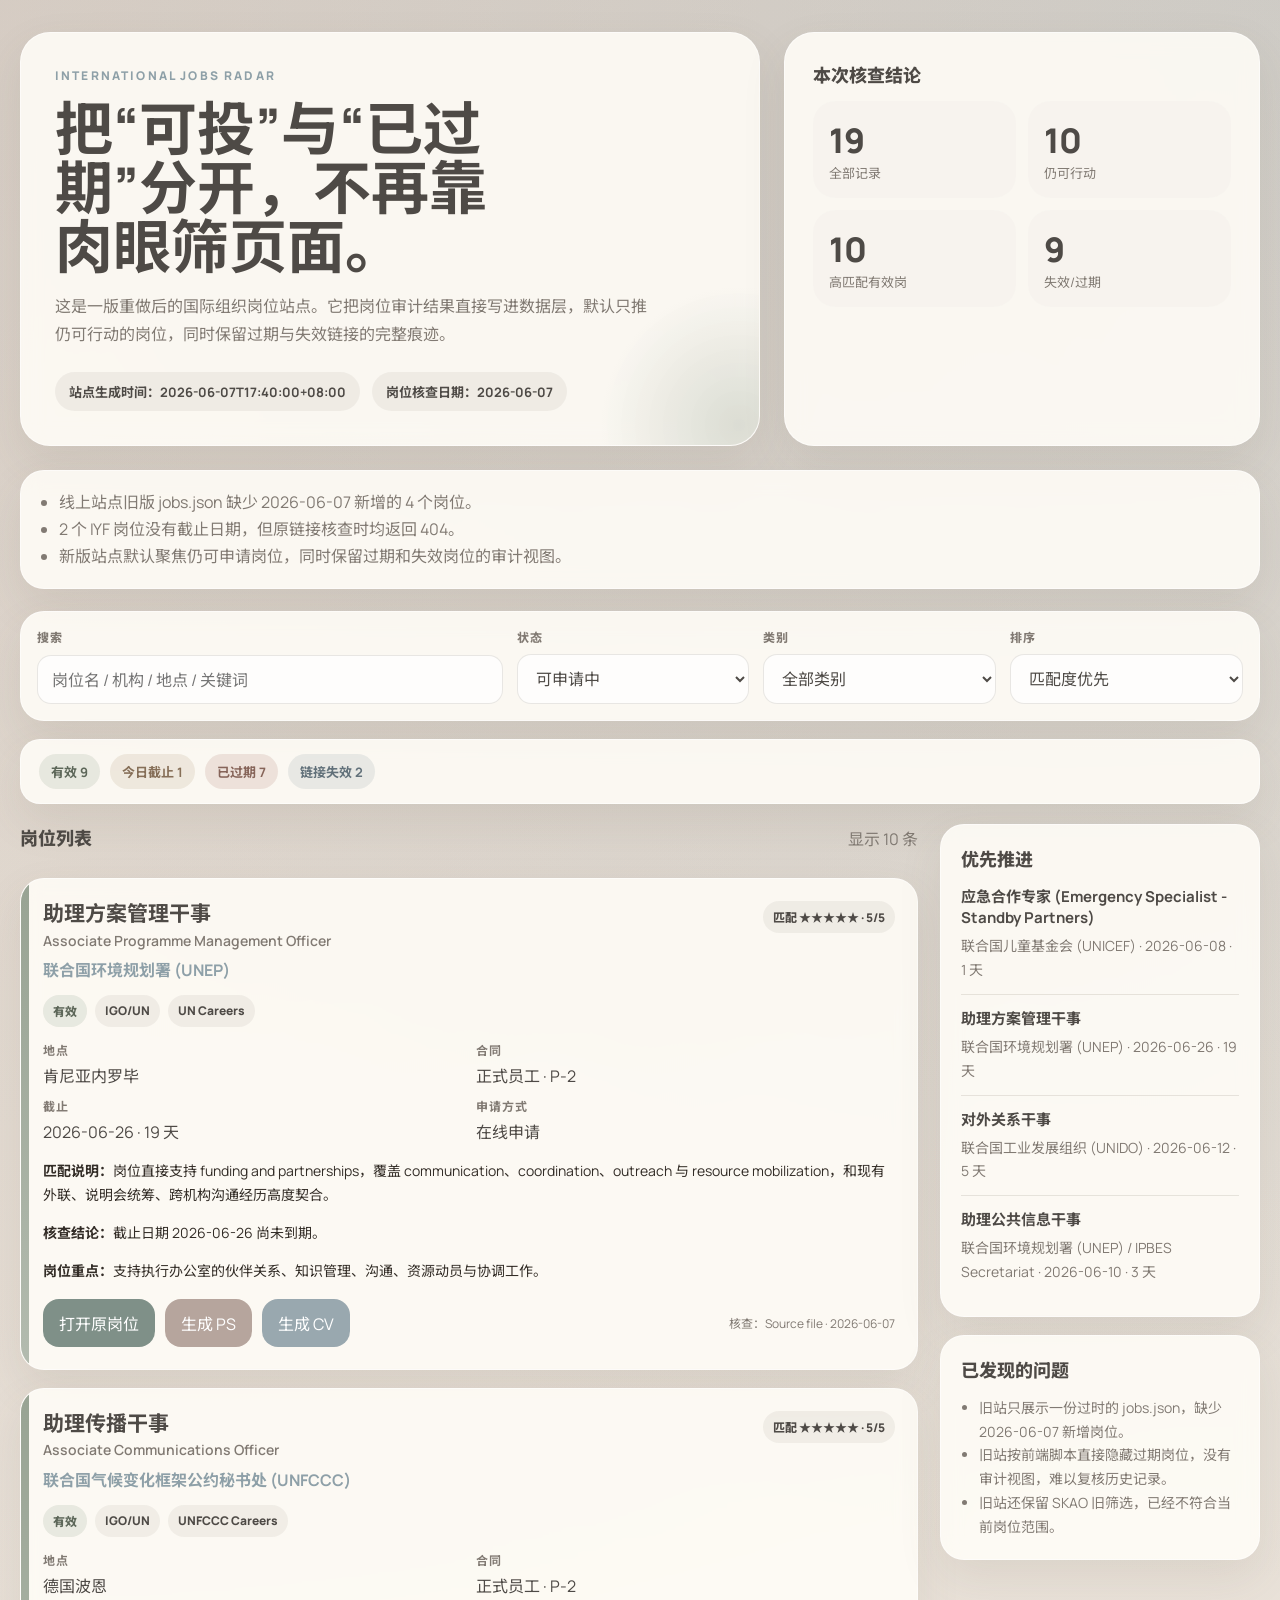
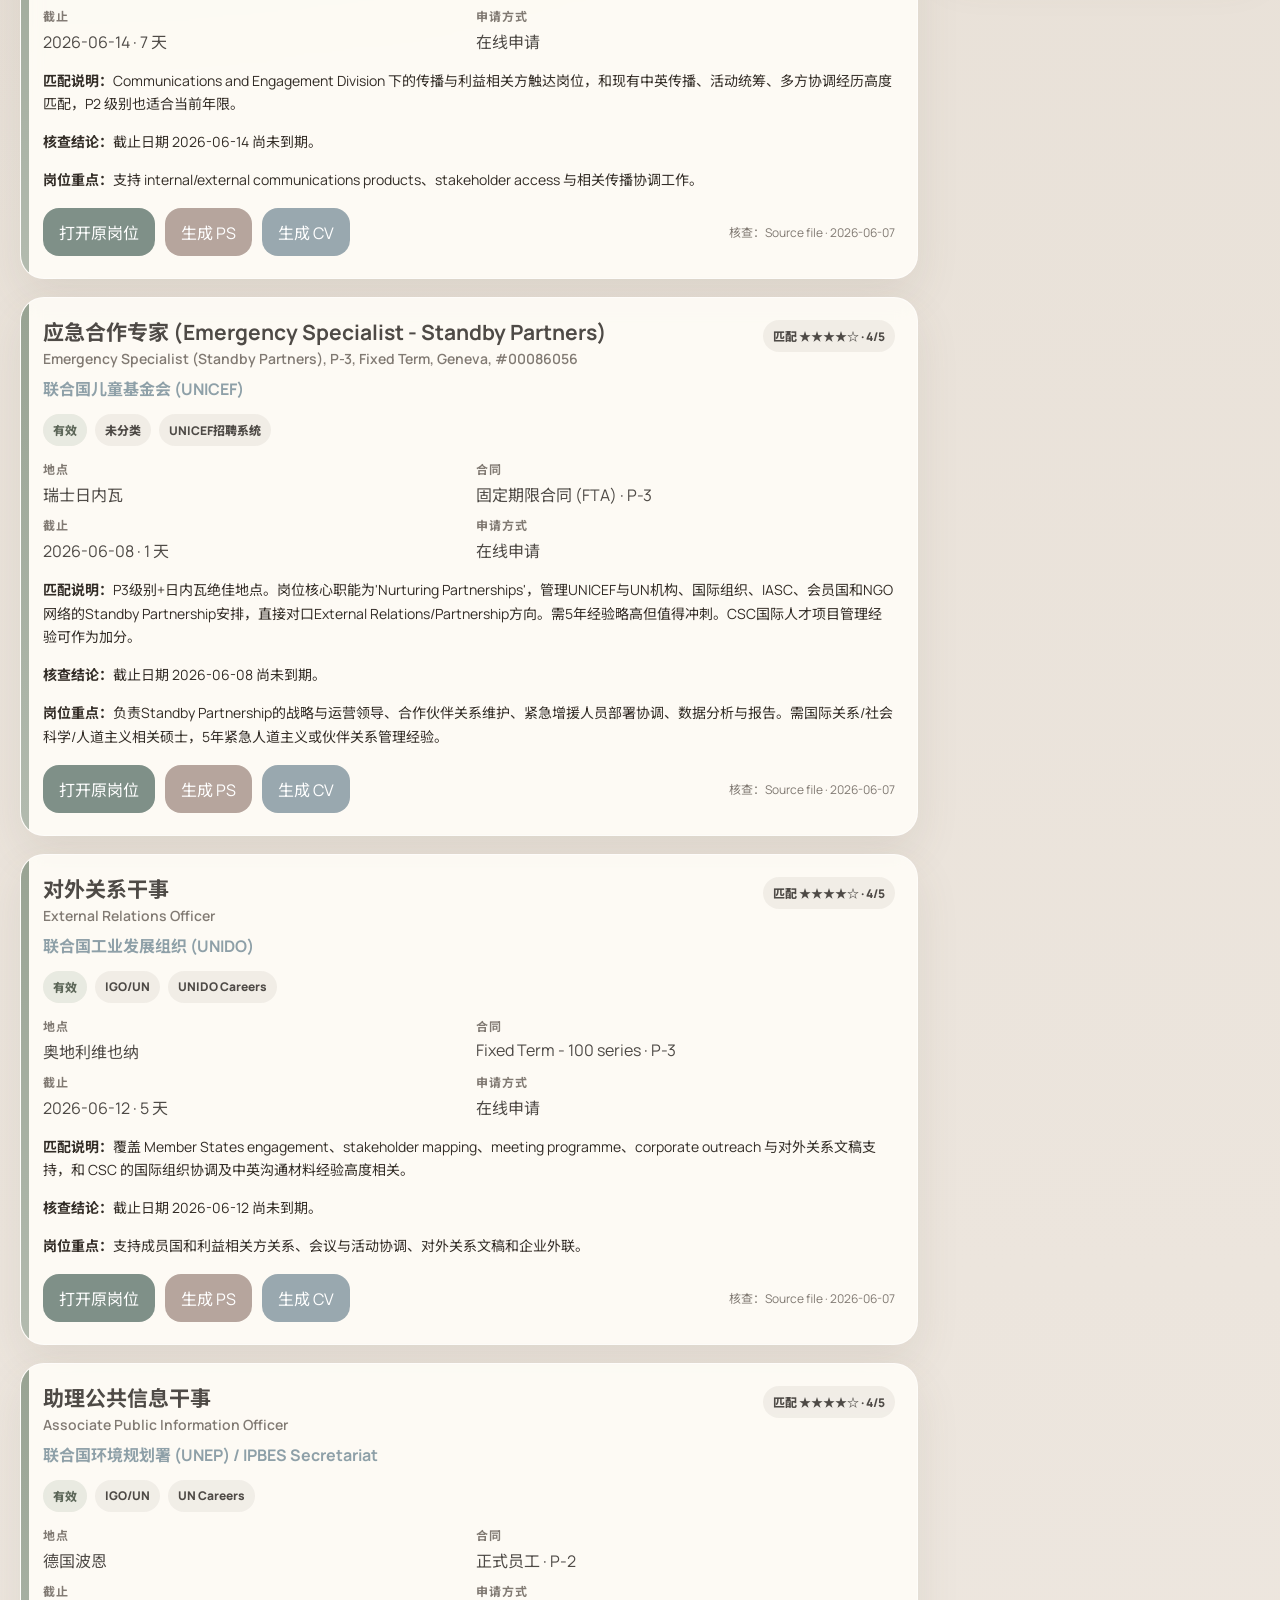
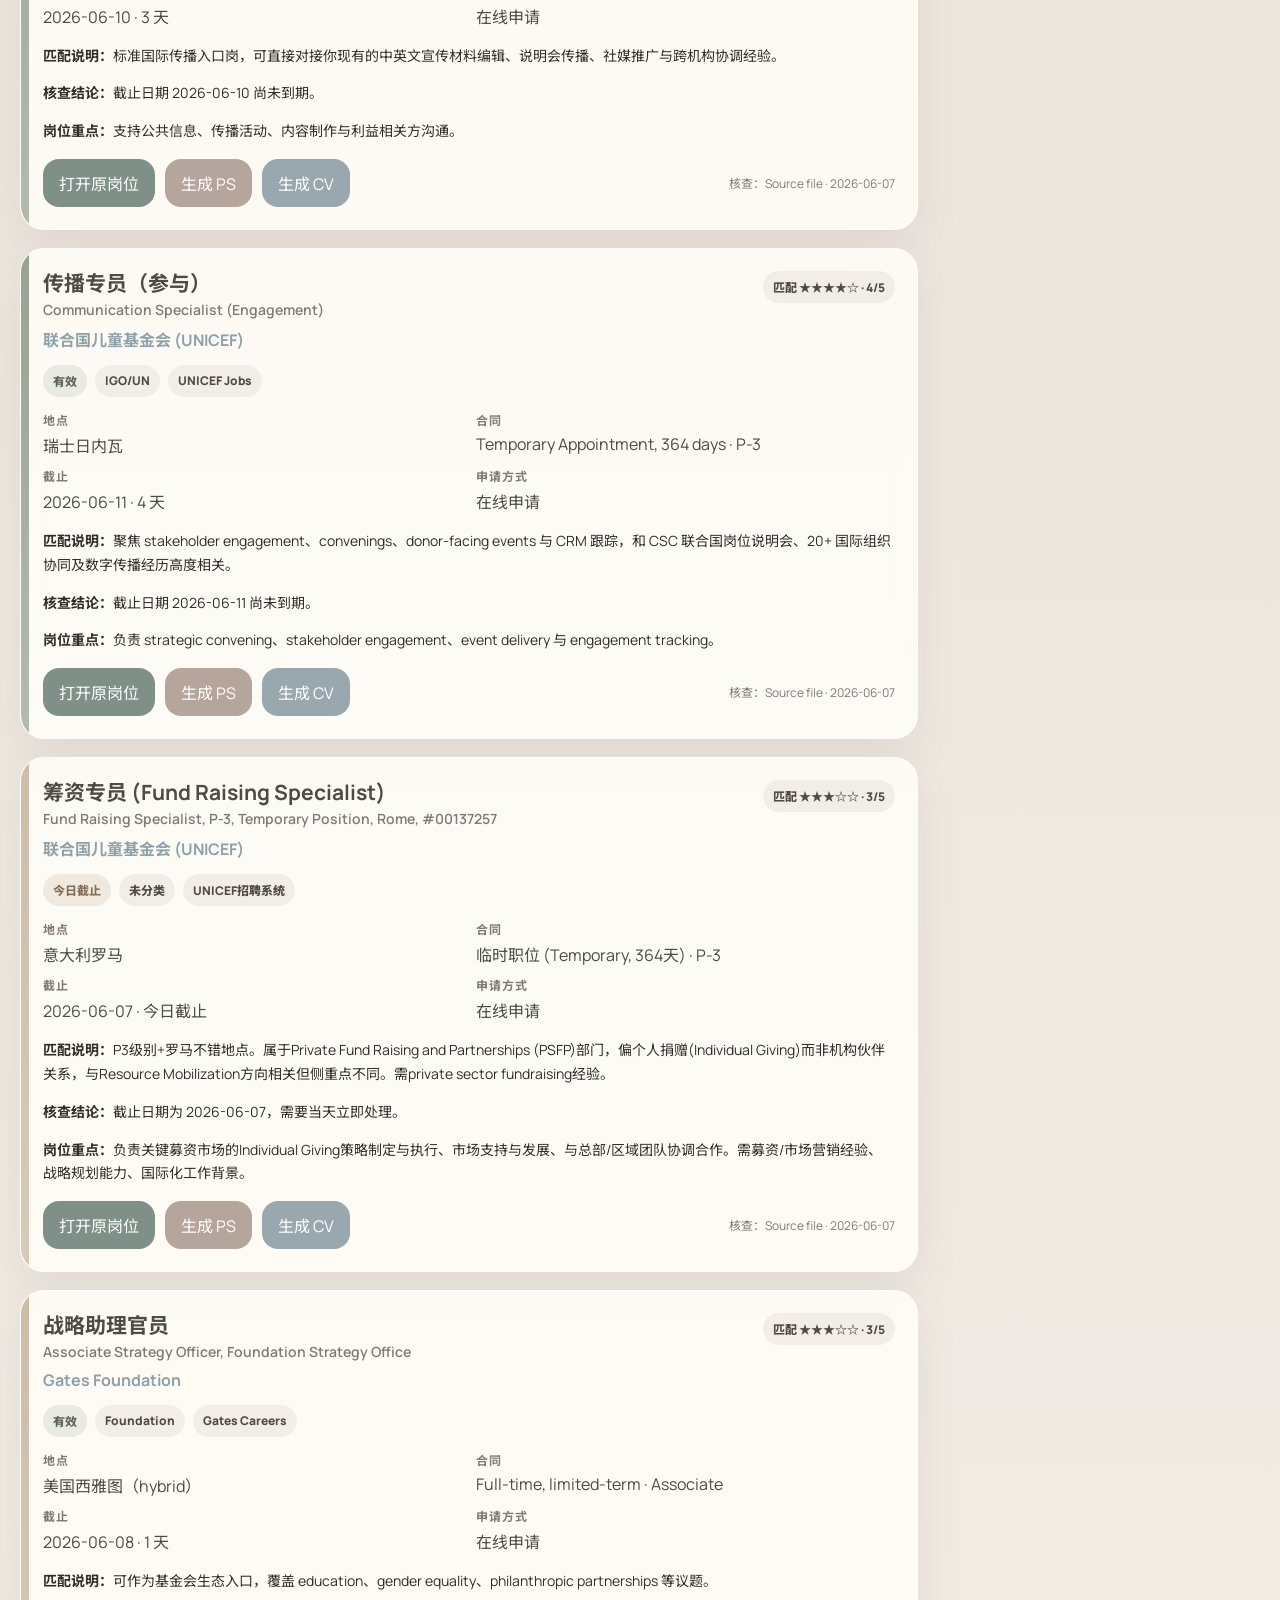
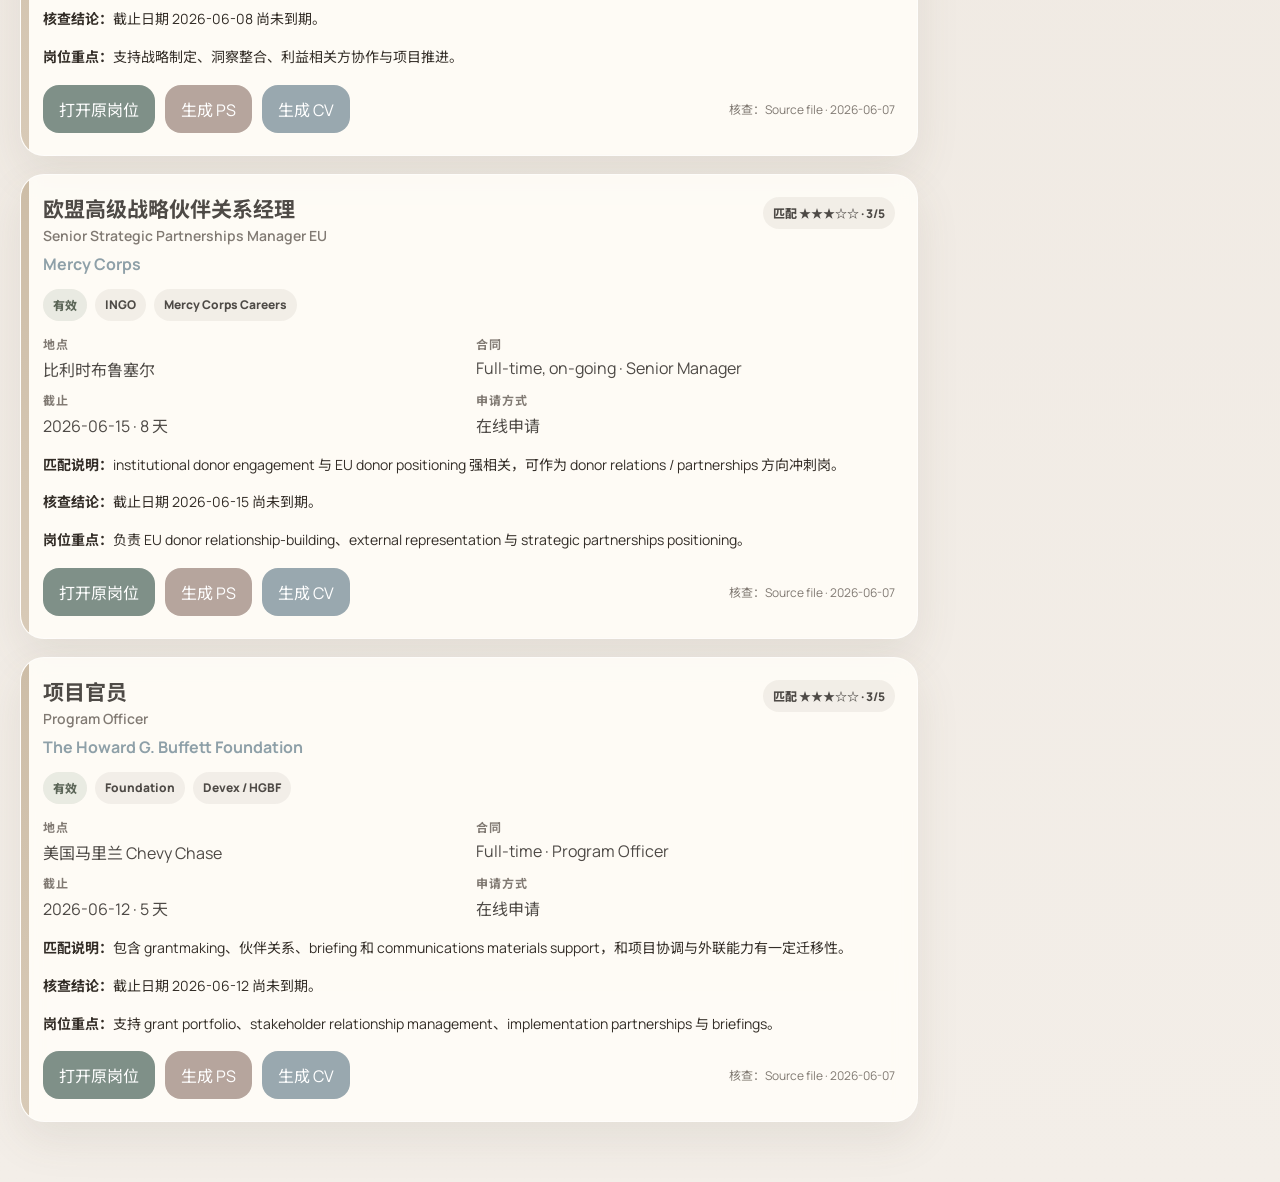
==== commit 5f76f650: "Refresh site with Morandi palette and drafting actions" ====
--- a/index.html
+++ b/index.html
@@ -89,6 +89,7 @@
       </aside>
     </main>
   </div>
+  <div class="toast" id="toast"></div>
   <script src="./app.js"></script>
 </body>
 </html>
--- a/styles.css
+++ b/styles.css
@@ -1,15 +1,16 @@
 :root {
-  --bg: #f5efe4;
-  --paper: #fffdf8;
-  --ink: #1e1b18;
-  --muted: #6d655c;
-  --line: rgba(30, 27, 24, 0.12);
-  --gold: #c58d2c;
-  --brick: #b24a2d;
-  --forest: #2f6a4f;
-  --teal: #1f6c6d;
-  --slate: #46556a;
-  --shadow: 0 20px 50px rgba(31, 25, 20, 0.12);
+  --bg: #e8e1d8;
+  --paper: #f7f3ee;
+  --paper-2: #efe7de;
+  --ink: #4e4a46;
+  --muted: #817a73;
+  --line: rgba(98, 90, 82, 0.14);
+  --sage: #98a393;
+  --dusty-blue: #8ea0a8;
+  --mauve: #b8a8a0;
+  --sand: #cdbda7;
+  --clay: #a97d71;
+  --shadow: 0 18px 44px rgba(96, 84, 73, 0.10);
 }
 
 * {
@@ -21,9 +22,9 @@
   font-family: "Manrope", "Noto Sans SC", sans-serif;
   color: var(--ink);
   background:
-    radial-gradient(circle at top left, rgba(197, 141, 44, 0.18), transparent 32%),
-    radial-gradient(circle at top right, rgba(31, 108, 109, 0.14), transparent 28%),
-    linear-gradient(180deg, #f1eadf 0%, #f8f4ec 46%, #f7f4ef 100%);
+    radial-gradient(circle at top left, rgba(184, 168, 160, 0.28), transparent 30%),
+    radial-gradient(circle at top right, rgba(142, 160, 168, 0.24), transparent 26%),
+    linear-gradient(180deg, #e5ddd3 0%, #ece5dd 48%, #f3eee8 100%);
 }
 
 .page-shell {
@@ -66,7 +67,7 @@
   width: 280px;
   height: 280px;
   border-radius: 50%;
-  background: radial-gradient(circle, rgba(197, 141, 44, 0.32), transparent 70%);
+  background: radial-gradient(circle, rgba(152, 163, 147, 0.32), transparent 70%);
 }
 
 .eyebrow {
@@ -75,7 +76,7 @@
   letter-spacing: 0.18em;
   font-size: 12px;
   font-weight: 800;
-  color: var(--teal);
+  color: var(--dusty-blue);
 }
 
 .hero h1 {
@@ -103,7 +104,7 @@
 .hero-meta span {
   border-radius: 999px;
   padding: 10px 14px;
-  background: rgba(30, 27, 24, 0.05);
+  background: rgba(98, 90, 82, 0.08);
   font-size: 13px;
   font-weight: 700;
 }
@@ -130,7 +131,7 @@
 .audit-tile {
   padding: 16px;
   border-radius: 22px;
-  background: rgba(30, 27, 24, 0.04);
+  background: rgba(247, 243, 238, 0.8);
 }
 
 .audit-num {
@@ -182,7 +183,7 @@
 .toolbar select {
   width: 100%;
   border: 1px solid var(--line);
-  background: #fff;
+  background: rgba(255, 255, 255, 0.72);
   border-radius: 14px;
   padding: 12px 14px;
   font: inherit;
@@ -206,23 +207,23 @@
 }
 
 .pill.active {
-  background: rgba(47, 106, 79, 0.12);
-  color: var(--forest);
+  background: rgba(152, 163, 147, 0.2);
+  color: #5d6759;
 }
 
 .pill.closing {
-  background: rgba(197, 141, 44, 0.16);
-  color: #8c6111;
+  background: rgba(205, 189, 167, 0.28);
+  color: #866f58;
 }
 
 .pill.expired {
-  background: rgba(178, 74, 45, 0.12);
-  color: var(--brick);
+  background: rgba(169, 125, 113, 0.18);
+  color: #866459;
 }
 
 .pill.unavailable {
-  background: rgba(70, 85, 106, 0.12);
-  color: var(--slate);
+  background: rgba(142, 160, 168, 0.18);
+  color: #62717a;
 }
 
 .jobs-layout {
@@ -262,21 +263,21 @@
   position: absolute;
   inset: 0 auto 0 0;
   width: 8px;
-  background: var(--slate);
+  background: var(--dusty-blue);
 }
 
 .job-card[data-match="5"]::before,
 .job-card[data-match="4"]::before {
-  background: linear-gradient(180deg, var(--forest), #7daf4d);
+  background: linear-gradient(180deg, var(--sage), #b3bbaf);
 }
 
 .job-card[data-match="3"]::before {
-  background: linear-gradient(180deg, var(--gold), #dcaa4b);
+  background: linear-gradient(180deg, var(--sand), #d8cab7);
 }
 
 .job-card.expired::before,
 .job-card.unavailable::before {
-  background: linear-gradient(180deg, var(--brick), #d56d52);
+  background: linear-gradient(180deg, var(--clay), #c8a49a);
 }
 
 .job-top {
@@ -302,7 +303,7 @@
 
 .job-org {
   margin-top: 8px;
-  color: var(--teal);
+  color: var(--dusty-blue);
   font-weight: 700;
 }
 
@@ -318,27 +319,27 @@
   padding: 7px 10px;
   font-size: 12px;
   font-weight: 800;
-  background: rgba(30, 27, 24, 0.06);
+  background: rgba(98, 90, 82, 0.08);
 }
 
 .chip.status-active {
-  background: rgba(47, 106, 79, 0.12);
-  color: var(--forest);
+  background: rgba(152, 163, 147, 0.2);
+  color: #5d6759;
 }
 
 .chip.status-closing {
-  background: rgba(197, 141, 44, 0.18);
-  color: #7a5407;
+  background: rgba(205, 189, 167, 0.28);
+  color: #866f58;
 }
 
 .chip.status-expired {
-  background: rgba(178, 74, 45, 0.12);
-  color: var(--brick);
+  background: rgba(169, 125, 113, 0.18);
+  color: #866459;
 }
 
 .chip.status-unavailable {
-  background: rgba(70, 85, 106, 0.12);
-  color: var(--slate);
+  background: rgba(142, 160, 168, 0.18);
+  color: #62717a;
 }
 
 .job-gridline {
@@ -380,20 +381,39 @@
   flex-wrap: wrap;
 }
 
-.job-link {
+.job-actions-left {
+  display: flex;
+  gap: 10px;
+  flex-wrap: wrap;
+}
+
+.job-link,
+.job-button {
   display: inline-flex;
   align-items: center;
   justify-content: center;
   padding: 12px 16px;
   border-radius: 16px;
-  background: var(--ink);
+  background: #7f9088;
   color: white;
   text-decoration: none;
   font-weight: 800;
-}
-
-.job-link:hover {
-  opacity: 0.9;
+  border: 0;
+  cursor: pointer;
+  font: inherit;
+}
+
+.job-link:hover,
+.job-button:hover {
+  opacity: 0.92;
+}
+
+.job-button.secondary {
+  background: #b6a59d;
+}
+
+.job-button.tertiary {
+  background: #99a8af;
 }
 
 .verification {
@@ -445,6 +465,29 @@
   background: rgba(255, 253, 248, 0.72);
   border: 1px dashed var(--line);
   color: var(--muted);
+}
+
+.toast {
+  position: fixed;
+  right: 22px;
+  bottom: 22px;
+  max-width: 320px;
+  padding: 14px 16px;
+  border-radius: 16px;
+  background: rgba(78, 74, 70, 0.92);
+  color: #f7f3ee;
+  box-shadow: var(--shadow);
+  opacity: 0;
+  transform: translateY(16px);
+  pointer-events: none;
+  transition: opacity 0.22s ease, transform 0.22s ease;
+  font-size: 13px;
+  line-height: 1.5;
+}
+
+.toast.show {
+  opacity: 1;
+  transform: translateY(0);
 }
 
 @media (max-width: 1024px) {
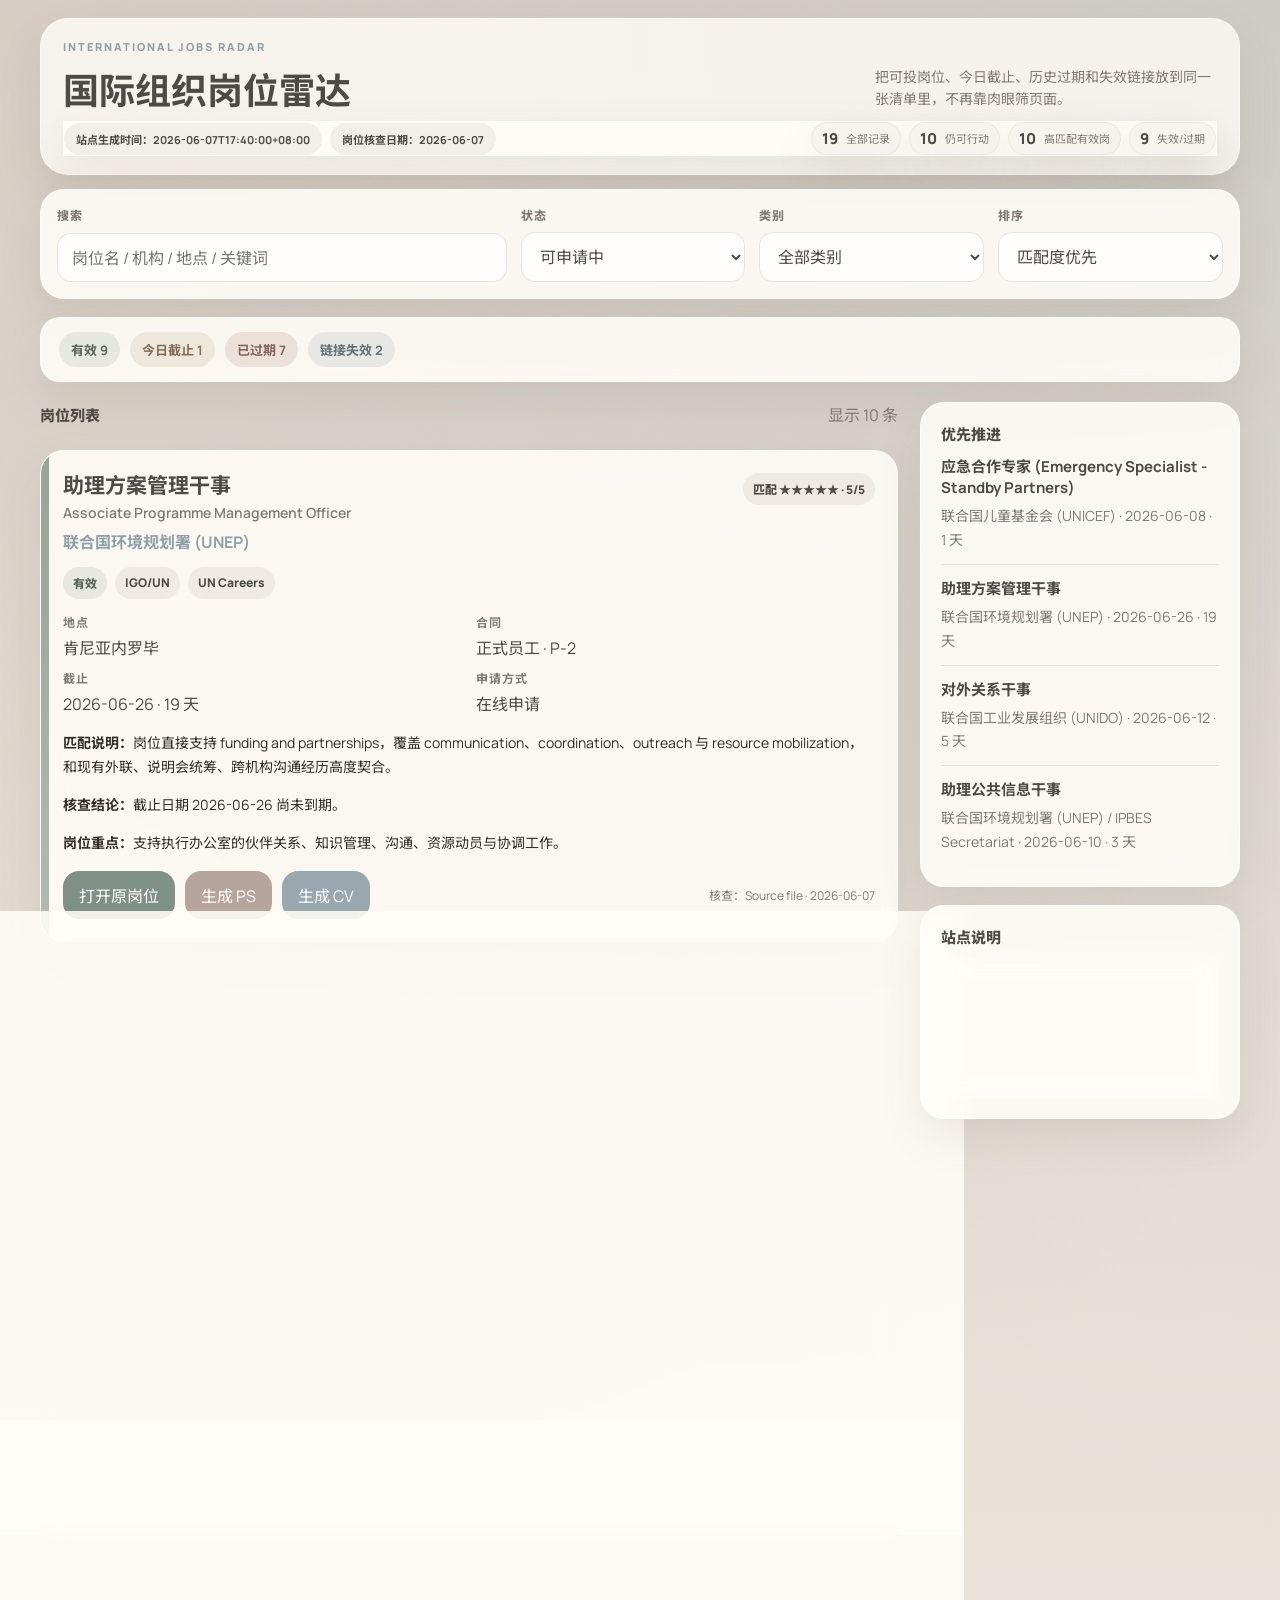
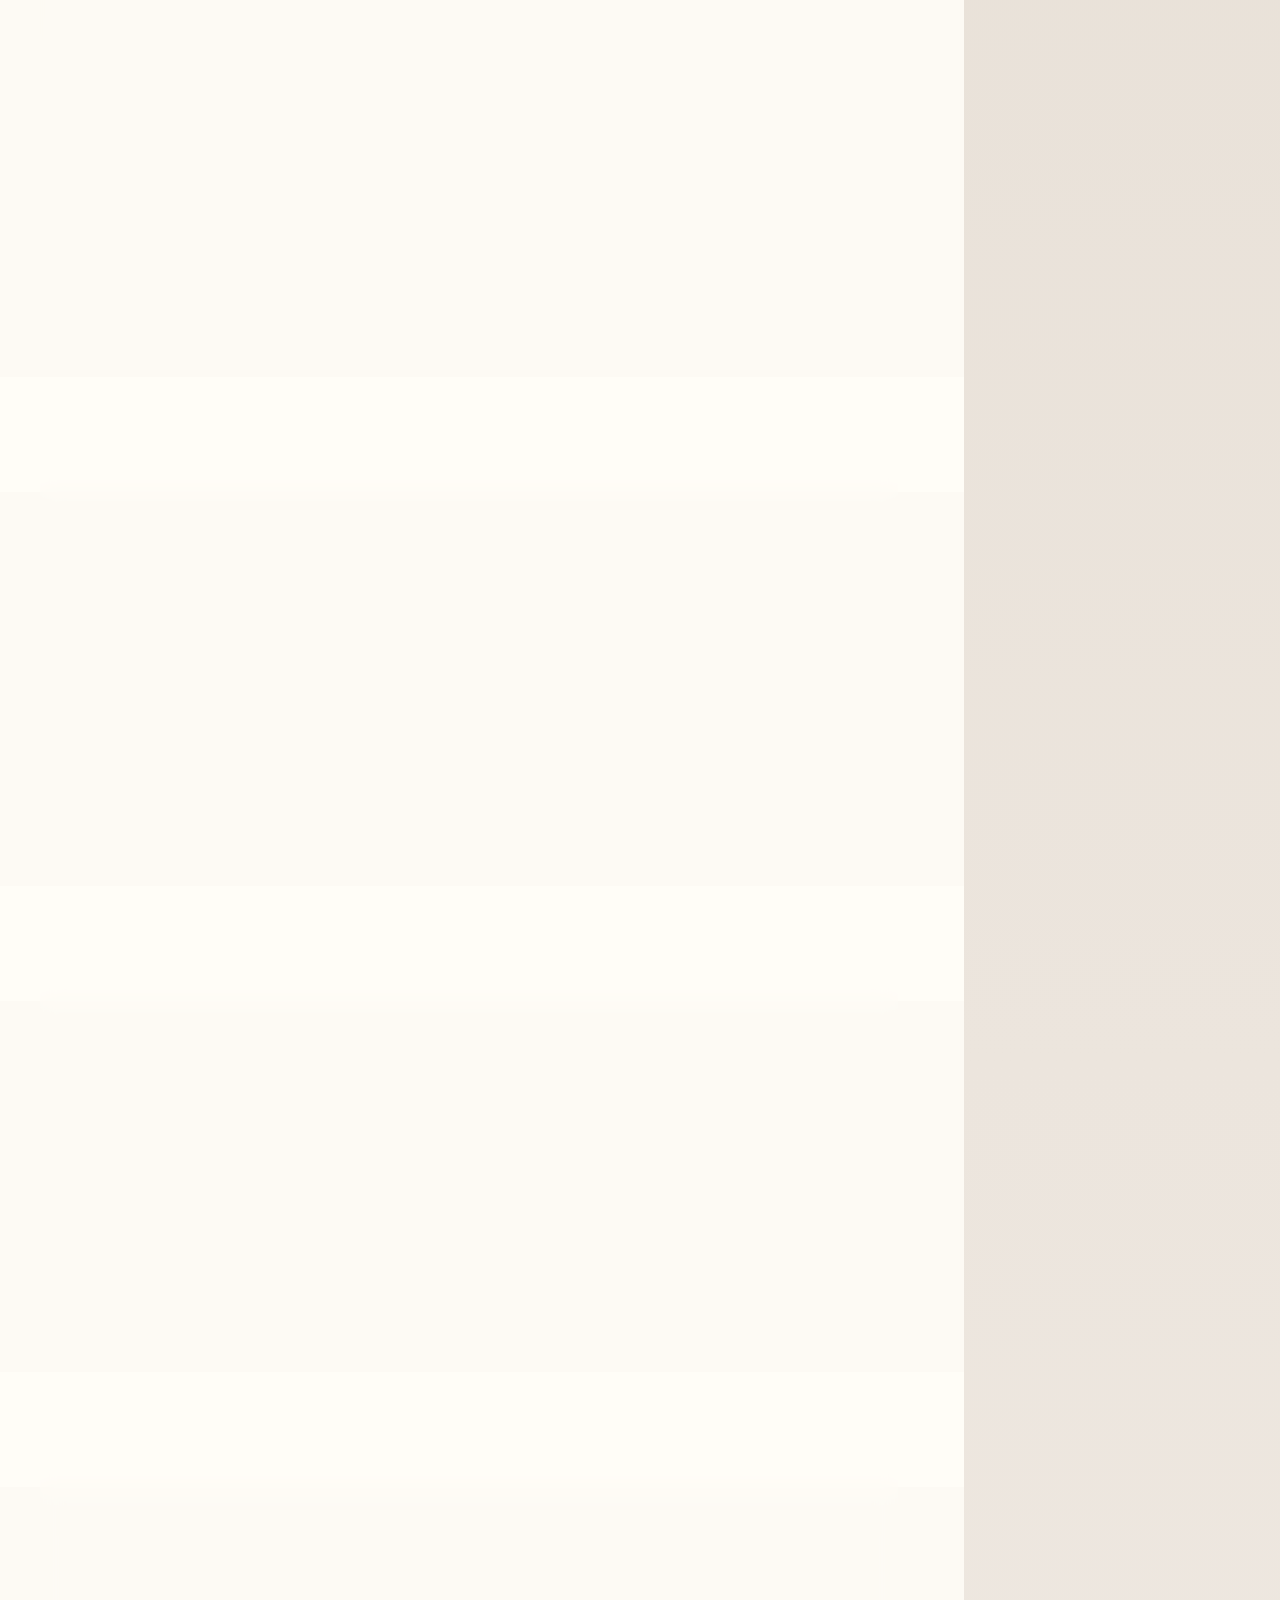
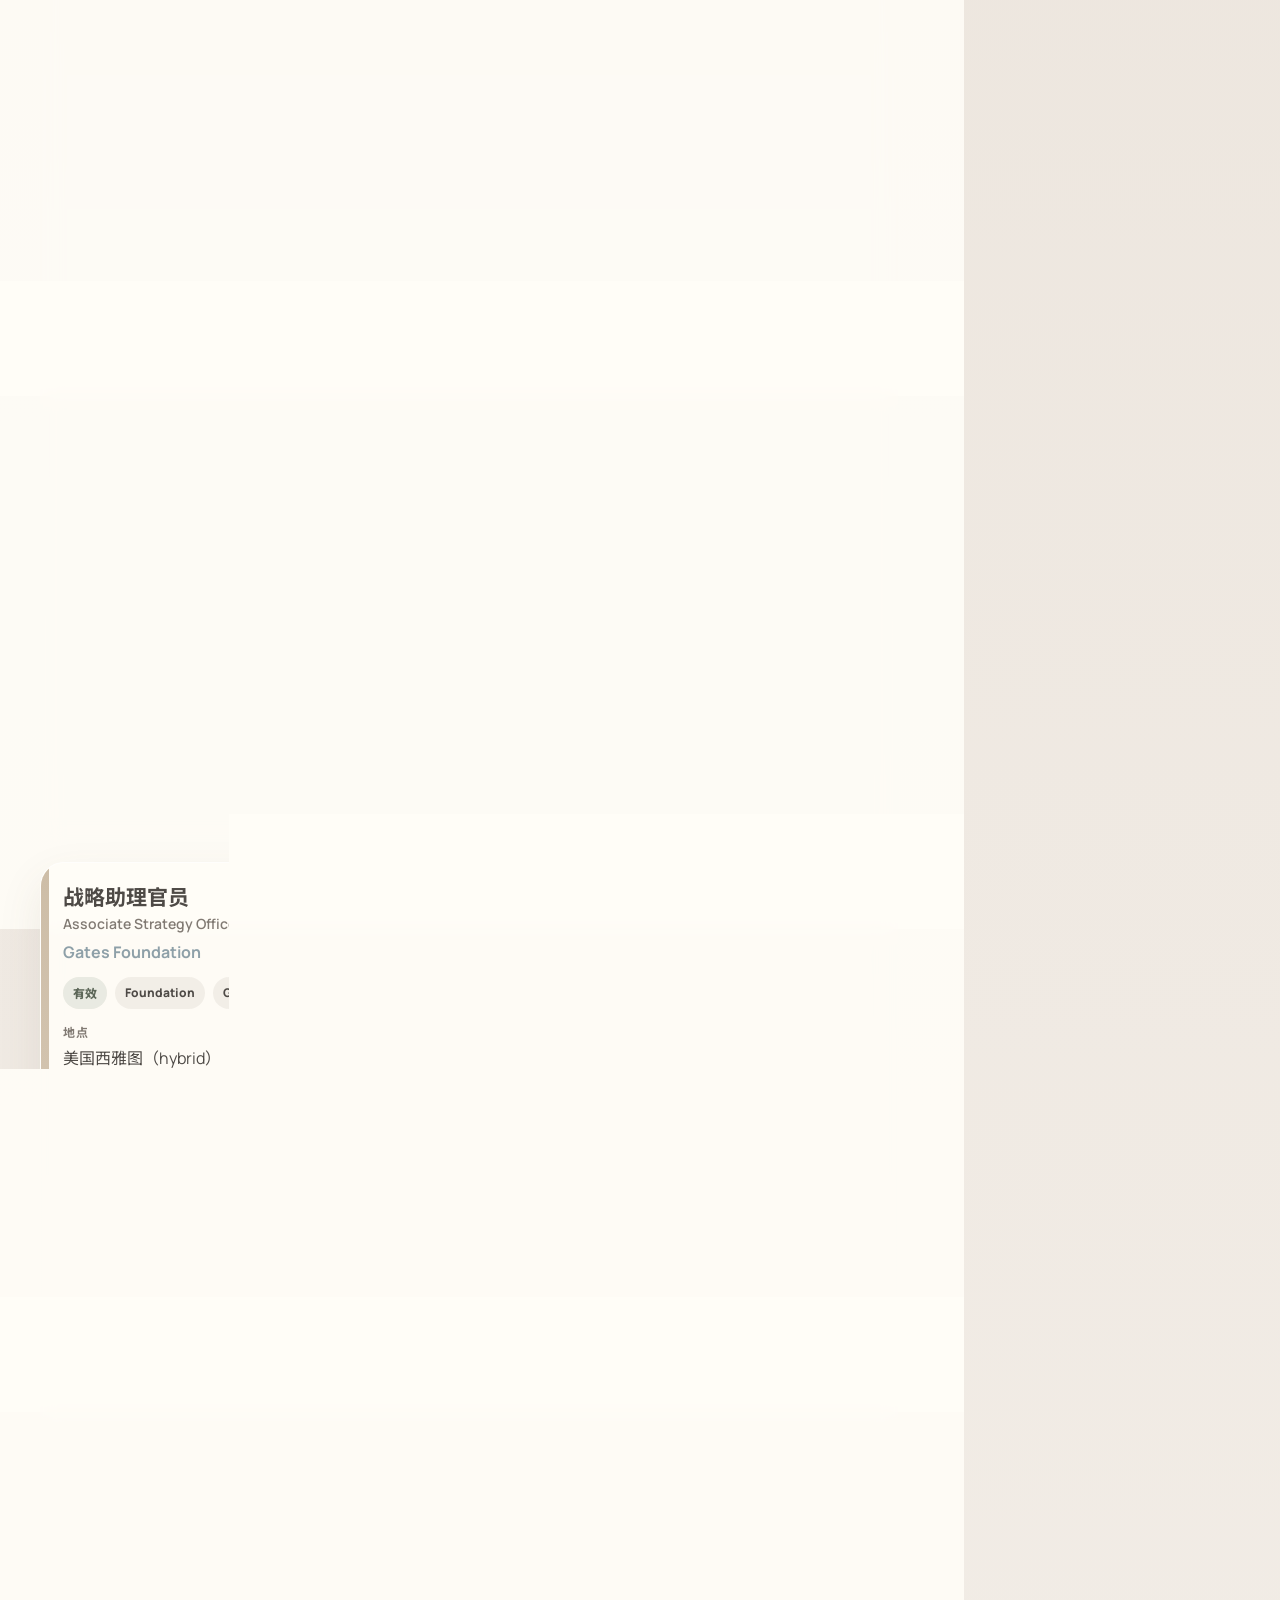
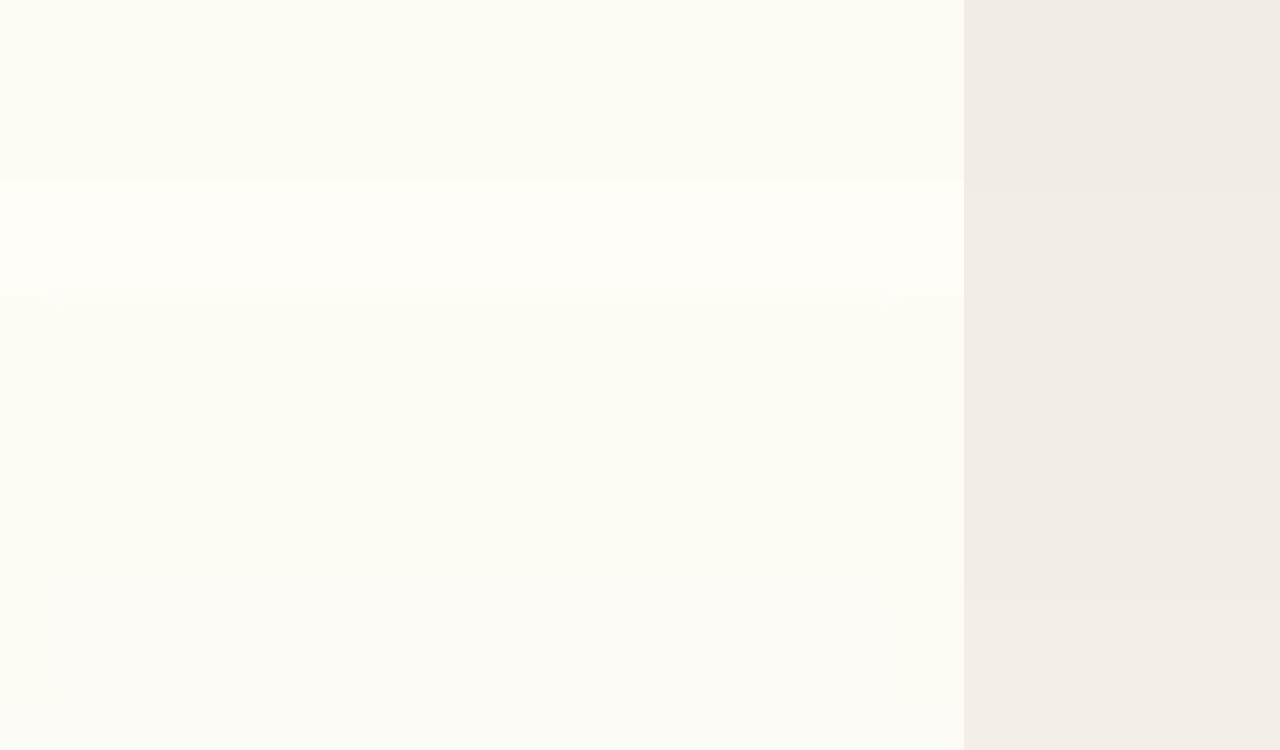
==== commit ce43b9ad: "Redesign hero into compact summary layout" ====
--- a/index.html
+++ b/index.html
@@ -12,24 +12,21 @@
 <body>
   <div class="page-shell">
     <header class="hero">
-      <div class="hero-copy">
-        <p class="eyebrow">International Jobs Radar</p>
-        <h1>把“可投”与“已过期”分开，不再靠肉眼筛页面。</h1>
+      <p class="eyebrow">International Jobs Radar</p>
+      <div class="hero-headline">
+        <h1>国际组织岗位雷达</h1>
         <p class="intro">
-          这是一版重做后的国际组织岗位站点。它把岗位审计结果直接写进数据层，默认只推仍可行动的岗位，同时保留过期与失效链接的完整痕迹。
+          把可投岗位、今日截止、历史过期和失效链接放到同一张清单里，不再靠肉眼筛页面。
         </p>
-        <div class="hero-meta">
+      </div>
+      <div class="hero-strip">
+        <div class="hero-meta" id="heroMeta">
           <span id="generatedAt">加载中</span>
           <span id="auditDate">加载中</span>
         </div>
+        <div class="audit-grid" id="auditGrid"></div>
       </div>
-      <aside class="hero-panel">
-        <div class="panel-title">本次核查结论</div>
-        <div class="audit-grid" id="auditGrid"></div>
-      </aside>
     </header>
-
-    <section class="highlights" id="highlights"></section>
 
     <section class="toolbar">
       <div class="toolbar-block">
@@ -79,12 +76,8 @@
           <div id="priorityList"></div>
         </div>
         <div class="rail-card">
-          <h3>已发现的问题</h3>
-          <ul class="issue-list">
-            <li>旧站只展示一份过时的 jobs.json，缺少 2026-06-07 新增岗位。</li>
-            <li>旧站按前端脚本直接隐藏过期岗位，没有审计视图，难以复核历史记录。</li>
-            <li>旧站还保留 SKAO 旧筛选，已经不符合当前岗位范围。</li>
-          </ul>
+          <h3>站点说明</h3>
+          <div id="highlights"></div>
         </div>
       </aside>
     </main>
--- a/styles.css
+++ b/styles.css
@@ -28,133 +28,127 @@
 }
 
 .page-shell {
-  max-width: 1280px;
+  max-width: 1240px;
   margin: 0 auto;
-  padding: 32px 20px 60px;
+  padding: 18px 20px 56px;
 }
 
 .hero {
   display: grid;
-  grid-template-columns: 1.4fr 0.9fr;
-  gap: 24px;
-  margin-bottom: 24px;
-}
-
-.hero-copy,
-.hero-panel,
+  gap: 12px;
+  margin-bottom: 14px;
+  padding: 20px 22px 18px;
+  border-radius: 28px;
+  background: rgba(255, 253, 248, 0.78);
+  border: 1px solid rgba(255, 255, 255, 0.55);
+  box-shadow: var(--shadow);
+}
+
 .toolbar,
 .summary-bar,
 .rail-card,
 .job-card,
-.highlights {
+.hero-strip,
+.audit-chip,
+#highlights {
   background: rgba(255, 253, 248, 0.88);
-  backdrop-filter: blur(10px);
   border: 1px solid rgba(255, 255, 255, 0.5);
   box-shadow: var(--shadow);
-}
-
-.hero-copy {
-  border-radius: 30px;
-  padding: 34px;
-  position: relative;
-  overflow: hidden;
-}
-
-.hero-copy::after {
-  content: "";
-  position: absolute;
-  inset: auto -120px -120px auto;
-  width: 280px;
-  height: 280px;
-  border-radius: 50%;
-  background: radial-gradient(circle, rgba(152, 163, 147, 0.32), transparent 70%);
+  backdrop-filter: blur(10px);
 }
 
 .eyebrow {
-  margin: 0 0 14px;
+  margin: 0;
   text-transform: uppercase;
   letter-spacing: 0.18em;
-  font-size: 12px;
+  font-size: 11px;
   font-weight: 800;
   color: var(--dusty-blue);
 }
 
+.hero-headline {
+  display: grid;
+  grid-template-columns: minmax(0, 1fr) 420px;
+  gap: 18px;
+  align-items: end;
+}
+
 .hero h1 {
   margin: 0;
-  font-size: clamp(34px, 5vw, 58px);
-  line-height: 1.02;
-  max-width: 12ch;
+  font-size: clamp(26px, 3.1vw, 36px);
+  line-height: 1.04;
 }
 
 .intro {
-  margin: 18px 0 0;
-  max-width: 60ch;
-  font-size: 16px;
-  line-height: 1.7;
-  color: var(--muted);
+  margin: 0;
+  max-width: 38ch;
+  justify-self: end;
+  font-size: 14px;
+  line-height: 1.55;
+  color: var(--muted);
+}
+
+.hero-strip {
+  display: grid;
+  grid-template-columns: auto 1fr;
+  gap: 10px;
+  align-items: center;
 }
 
 .hero-meta {
   display: flex;
-  gap: 12px;
+  gap: 8px;
   flex-wrap: wrap;
-  margin-top: 24px;
 }
 
 .hero-meta span {
   border-radius: 999px;
-  padding: 10px 14px;
+  padding: 8px 12px;
   background: rgba(98, 90, 82, 0.08);
-  font-size: 13px;
+  font-size: 11px;
   font-weight: 700;
-}
-
-.hero-panel {
-  border-radius: 30px;
-  padding: 28px;
+  white-space: nowrap;
 }
 
 .panel-title,
 .section-head h2,
 .rail-card h3 {
-  margin: 0 0 14px;
-  font-size: 18px;
+  margin: 0 0 10px;
+  font-size: 15px;
   font-weight: 800;
 }
 
 .audit-grid {
-  display: grid;
-  grid-template-columns: repeat(2, minmax(0, 1fr));
-  gap: 12px;
-}
-
-.audit-tile {
-  padding: 16px;
-  border-radius: 22px;
-  background: rgba(247, 243, 238, 0.8);
+  display: flex;
+  gap: 8px;
+  flex-wrap: wrap;
+  justify-content: flex-end;
+  min-width: 0;
+}
+
+.audit-chip {
+  display: inline-flex;
+  align-items: center;
+  gap: 8px;
+  padding: 8px 10px;
+  border-radius: 999px;
+  background: rgba(247, 243, 238, 0.92);
+  border: 1px solid rgba(98, 90, 82, 0.08);
+  min-height: 0;
 }
 
 .audit-num {
-  font-size: 34px;
+  font-size: 15px;
   font-weight: 800;
+  line-height: 1;
+  min-width: auto;
 }
 
 .audit-label {
-  font-size: 13px;
-  color: var(--muted);
-}
-
-.highlights {
-  border-radius: 24px;
-  padding: 18px 20px;
-  margin-bottom: 22px;
-}
-
-.highlights ul {
-  margin: 0;
-  padding-left: 18px;
-  line-height: 1.7;
-  color: var(--muted);
+  font-size: 11px;
+  color: var(--muted);
+  line-height: 1;
+  white-space: nowrap;
 }
 
 .toolbar {
@@ -456,6 +450,14 @@
 
 .issue-list {
   padding-left: 18px;
+}
+
+#highlights ul {
+  margin: 0;
+  padding-left: 18px;
+  color: var(--muted);
+  line-height: 1.65;
+  font-size: 14px;
 }
 
 .empty {
@@ -491,12 +493,25 @@
 }
 
 @media (max-width: 1024px) {
-  .hero,
   .jobs-layout,
   .toolbar {
     grid-template-columns: 1fr;
   }
 
+  .hero-headline,
+  .hero-strip {
+    grid-template-columns: 1fr;
+  }
+
+  .intro {
+    justify-self: start;
+    max-width: 55ch;
+  }
+
+  .audit-grid {
+    justify-content: flex-start;
+  }
+
   .side-rail {
     order: -1;
   }
@@ -504,19 +519,21 @@
 
 @media (max-width: 720px) {
   .page-shell {
-    padding: 20px 14px 40px;
-  }
-
-  .hero-copy,
-  .hero-panel,
+    padding: 16px 12px 34px;
+  }
+
   .toolbar,
   .summary-bar,
-  .highlights,
   .rail-card,
   .job-card {
     border-radius: 20px;
   }
 
+  .hero {
+    padding: 16px 16px 14px;
+    border-radius: 20px;
+  }
+
   .job-top,
   .section-head {
     flex-direction: column;
@@ -525,4 +542,25 @@
   .job-gridline {
     grid-template-columns: 1fr;
   }
-}
+
+  .hero h1 {
+    font-size: 24px;
+  }
+
+  .intro {
+    font-size: 14px;
+    line-height: 1.55;
+  }
+
+  .audit-grid {
+    gap: 6px;
+  }
+
+  .audit-chip {
+    padding: 7px 9px;
+  }
+
+  .audit-num {
+    font-size: 14px;
+  }
+}
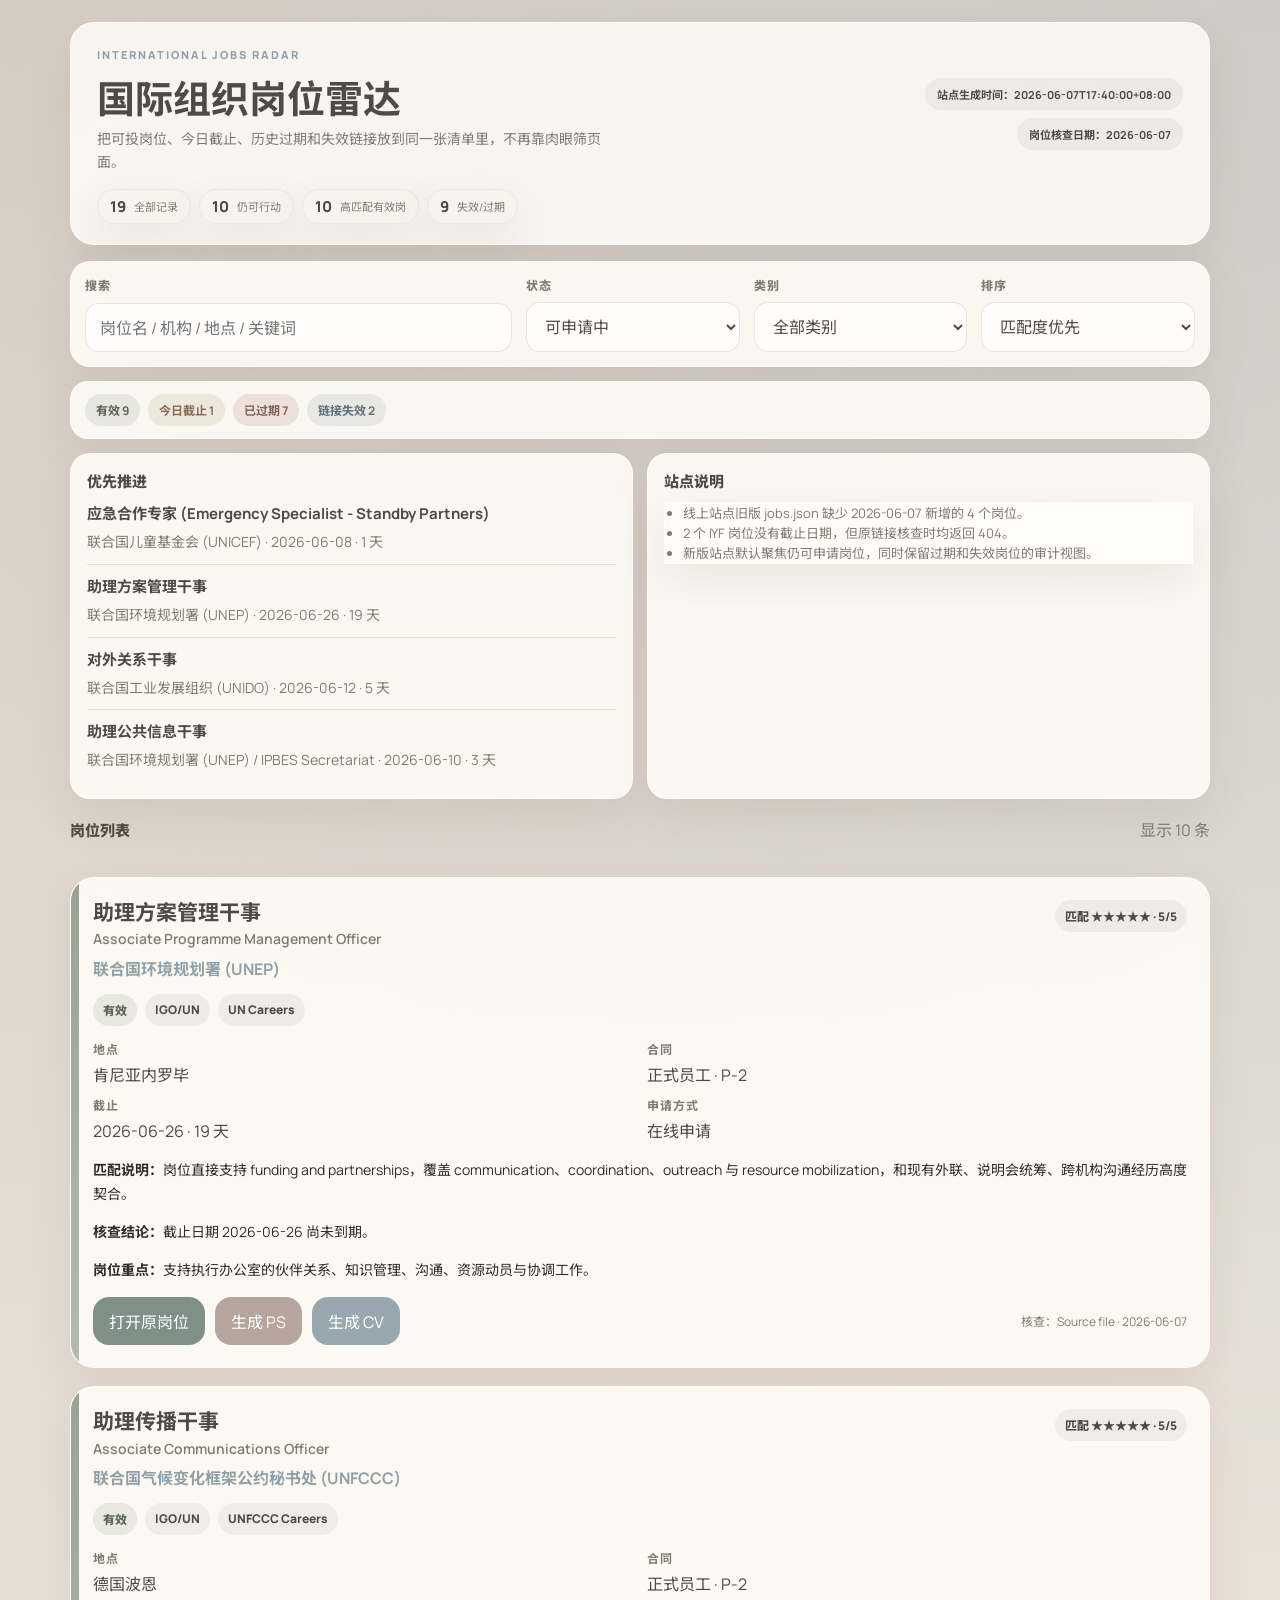
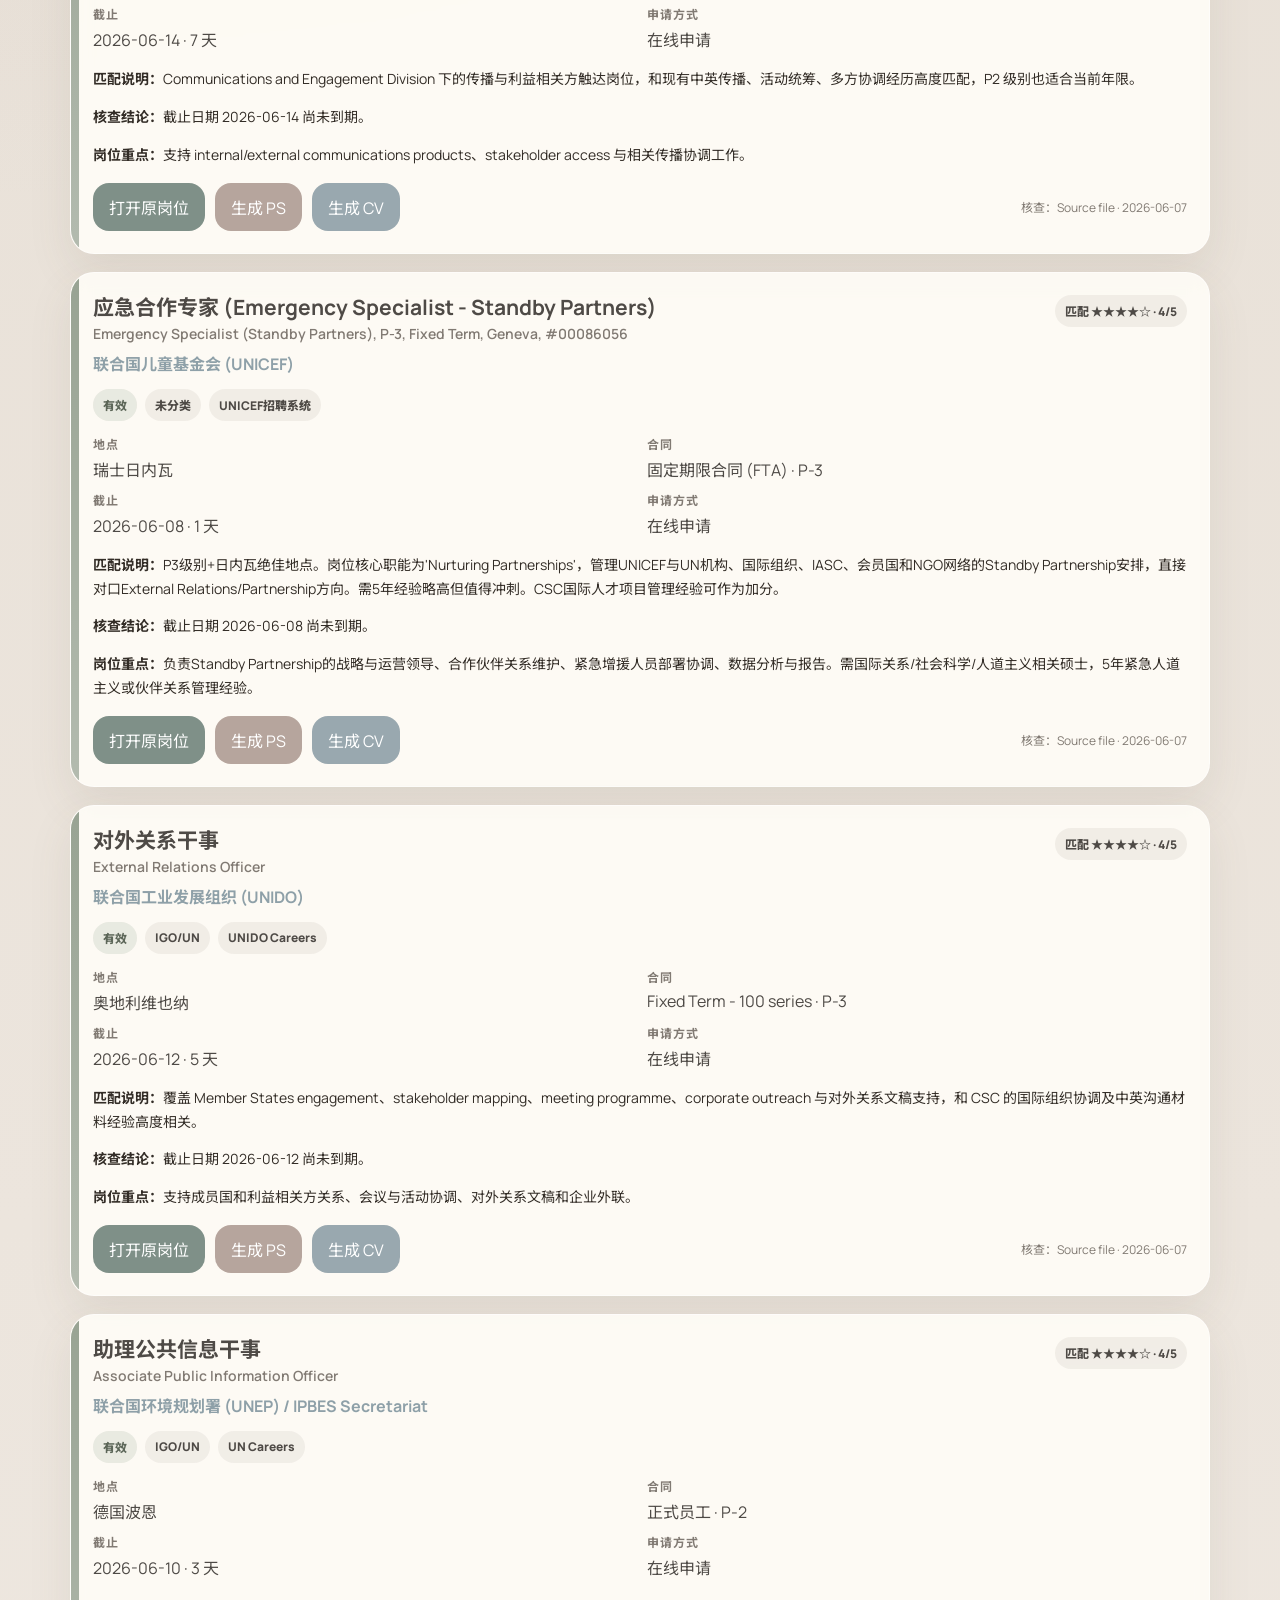
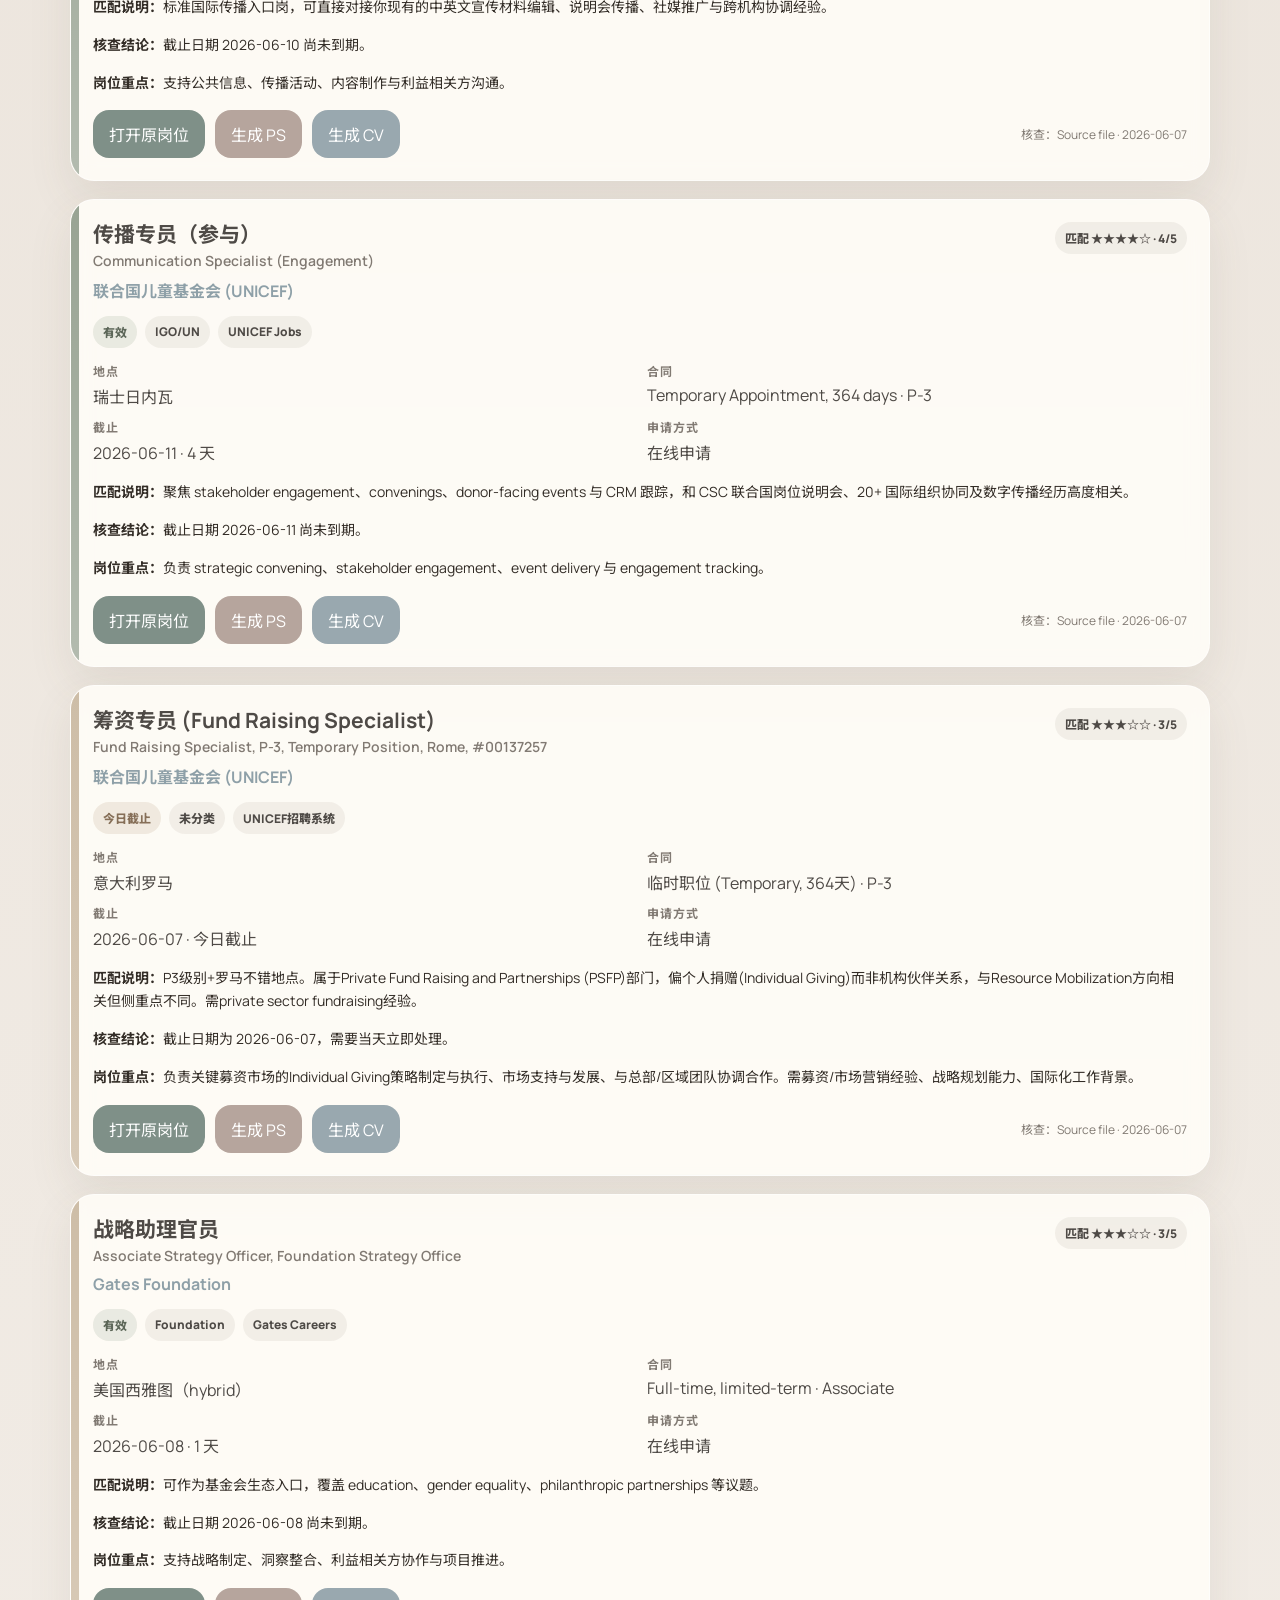
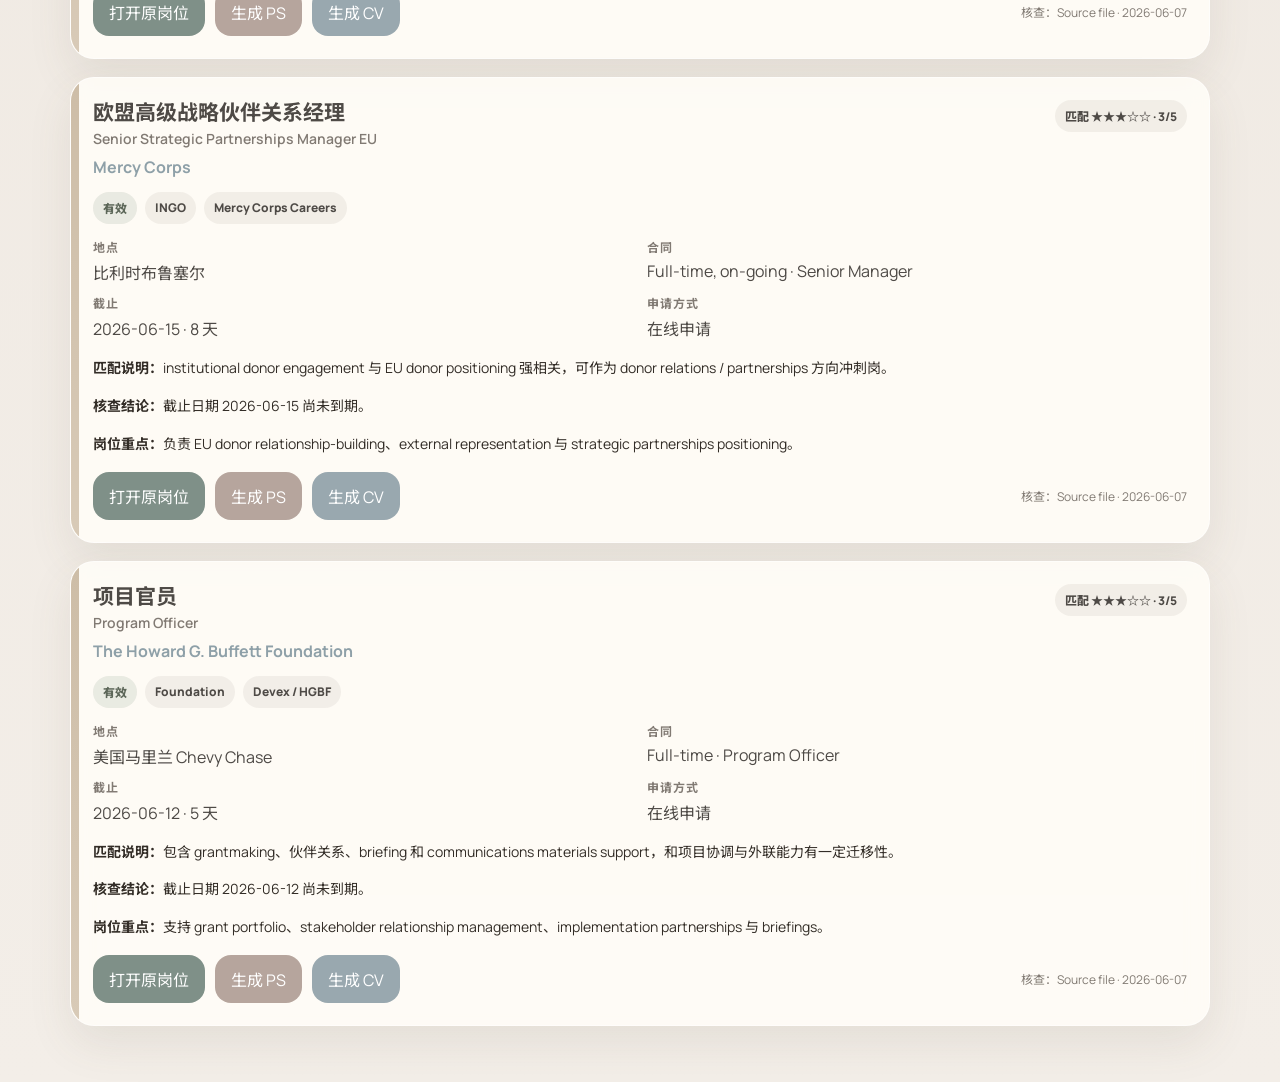
==== commit a492d504: "Simplify layout and remove clutter" ====
--- a/index.html
+++ b/index.html
@@ -14,18 +14,18 @@
     <header class="hero">
       <p class="eyebrow">International Jobs Radar</p>
       <div class="hero-headline">
-        <h1>国际组织岗位雷达</h1>
-        <p class="intro">
-          把可投岗位、今日截止、历史过期和失效链接放到同一张清单里，不再靠肉眼筛页面。
-        </p>
-      </div>
-      <div class="hero-strip">
+        <div>
+          <h1>国际组织岗位雷达</h1>
+          <p class="intro">
+            把可投岗位、今日截止、历史过期和失效链接放到同一张清单里，不再靠肉眼筛页面。
+          </p>
+        </div>
         <div class="hero-meta" id="heroMeta">
           <span id="generatedAt">加载中</span>
           <span id="auditDate">加载中</span>
         </div>
-        <div class="audit-grid" id="auditGrid"></div>
       </div>
+      <div class="audit-grid" id="auditGrid"></div>
     </header>
 
     <section class="toolbar">
@@ -62,25 +62,24 @@
 
     <section class="summary-bar" id="summaryBar"></section>
 
-    <main class="jobs-layout">
-      <section>
-        <div class="section-head">
-          <h2>岗位列表</h2>
-          <p id="resultCount"></p>
-        </div>
-        <div class="job-grid" id="jobGrid"></div>
-      </section>
-      <aside class="side-rail">
-        <div class="rail-card">
-          <h3>优先推进</h3>
-          <div id="priorityList"></div>
-        </div>
-        <div class="rail-card">
-          <h3>站点说明</h3>
-          <div id="highlights"></div>
-        </div>
-      </aside>
-    </main>
+    <section class="insight-row">
+      <div class="rail-card">
+        <h3>优先推进</h3>
+        <div id="priorityList"></div>
+      </div>
+      <div class="rail-card">
+        <h3>站点说明</h3>
+        <div id="highlights"></div>
+      </div>
+    </section>
+
+    <section class="jobs-section">
+      <div class="section-head">
+        <h2>岗位列表</h2>
+        <p id="resultCount"></p>
+      </div>
+      <div class="job-grid" id="jobGrid"></div>
+    </section>
   </div>
   <div class="toast" id="toast"></div>
   <script src="./app.js"></script>
--- a/styles.css
+++ b/styles.css
@@ -28,18 +28,18 @@
 }
 
 .page-shell {
-  max-width: 1240px;
+  max-width: 1180px;
   margin: 0 auto;
-  padding: 18px 20px 56px;
+  padding: 22px 20px 56px;
 }
 
 .hero {
   display: grid;
-  gap: 12px;
-  margin-bottom: 14px;
-  padding: 20px 22px 18px;
-  border-radius: 28px;
-  background: rgba(255, 253, 248, 0.78);
+  gap: 16px;
+  margin-bottom: 16px;
+  padding: 24px 26px 20px;
+  border-radius: 24px;
+  background: rgba(255, 253, 248, 0.84);
   border: 1px solid rgba(255, 255, 255, 0.55);
   box-shadow: var(--shadow);
 }
@@ -67,38 +67,32 @@
 }
 
 .hero-headline {
-  display: grid;
-  grid-template-columns: minmax(0, 1fr) 420px;
+  display: flex;
+  justify-content: space-between;
   gap: 18px;
-  align-items: end;
+  align-items: flex-start;
 }
 
 .hero h1 {
   margin: 0;
-  font-size: clamp(26px, 3.1vw, 36px);
-  line-height: 1.04;
+  font-size: clamp(28px, 3.2vw, 38px);
+  line-height: 1.06;
 }
 
 .intro {
-  margin: 0;
-  max-width: 38ch;
-  justify-self: end;
+  margin: 10px 0 0;
+  max-width: 56ch;
   font-size: 14px;
-  line-height: 1.55;
-  color: var(--muted);
-}
-
-.hero-strip {
-  display: grid;
-  grid-template-columns: auto 1fr;
-  gap: 10px;
-  align-items: center;
+  line-height: 1.6;
+  color: var(--muted);
 }
 
 .hero-meta {
   display: flex;
   gap: 8px;
   flex-wrap: wrap;
+  justify-content: flex-end;
+  max-width: 420px;
 }
 
 .hero-meta span {
@@ -122,7 +116,7 @@
   display: flex;
   gap: 8px;
   flex-wrap: wrap;
-  justify-content: flex-end;
+  justify-content: flex-start;
   min-width: 0;
 }
 
@@ -130,7 +124,7 @@
   display: inline-flex;
   align-items: center;
   gap: 8px;
-  padding: 8px 10px;
+  padding: 9px 12px;
   border-radius: 999px;
   background: rgba(247, 243, 238, 0.92);
   border: 1px solid rgba(98, 90, 82, 0.08);
@@ -155,9 +149,9 @@
   display: grid;
   grid-template-columns: 2fr 1fr 1fr 1fr;
   gap: 14px;
-  border-radius: 24px;
-  padding: 16px;
-  margin-bottom: 18px;
+  border-radius: 20px;
+  padding: 14px;
+  margin-bottom: 14px;
 }
 
 .toolbar-block {
@@ -185,18 +179,18 @@
 }
 
 .summary-bar {
-  border-radius: 20px;
-  padding: 14px 18px;
-  margin-bottom: 20px;
-  display: flex;
-  gap: 10px;
+  border-radius: 18px;
+  padding: 12px 14px;
+  margin-bottom: 14px;
+  display: flex;
+  gap: 8px;
   flex-wrap: wrap;
 }
 
 .pill {
-  padding: 8px 12px;
+  padding: 7px 11px;
   border-radius: 999px;
-  font-size: 13px;
+  font-size: 12px;
   font-weight: 700;
 }
 
@@ -220,11 +214,11 @@
   color: #62717a;
 }
 
-.jobs-layout {
-  display: grid;
-  grid-template-columns: minmax(0, 1fr) 320px;
-  gap: 22px;
-  align-items: start;
+.insight-row {
+  display: grid;
+  grid-template-columns: repeat(2, minmax(0, 1fr));
+  gap: 14px;
+  margin-bottom: 18px;
 }
 
 .section-head {
@@ -238,6 +232,11 @@
 .section-head p {
   margin: 0;
   color: var(--muted);
+}
+
+.jobs-section {
+  display: grid;
+  gap: 12px;
 }
 
 .job-grid {
@@ -415,18 +414,13 @@
   color: var(--muted);
 }
 
-.side-rail {
-  display: grid;
-  gap: 18px;
-}
-
 .rail-card {
-  border-radius: 24px;
-  padding: 20px;
+  border-radius: 20px;
+  padding: 16px;
 }
 
 .priority-item {
-  padding: 12px 0;
+  padding: 10px 0;
   border-top: 1px solid var(--line);
 }
 
@@ -456,8 +450,8 @@
   margin: 0;
   padding-left: 18px;
   color: var(--muted);
-  line-height: 1.65;
-  font-size: 14px;
+  line-height: 1.55;
+  font-size: 13px;
 }
 
 .empty {
@@ -493,27 +487,18 @@
 }
 
 @media (max-width: 1024px) {
-  .jobs-layout,
+  .toolbar,
+  .insight-row,
+  .hero-headline {
+    grid-template-columns: 1fr;
+  }
+
   .toolbar {
-    grid-template-columns: 1fr;
-  }
-
-  .hero-headline,
-  .hero-strip {
-    grid-template-columns: 1fr;
-  }
-
-  .intro {
-    justify-self: start;
-    max-width: 55ch;
-  }
-
-  .audit-grid {
-    justify-content: flex-start;
-  }
-
-  .side-rail {
-    order: -1;
+    grid-template-columns: 1fr 1fr;
+  }
+
+  .hero-headline {
+    display: grid;
   }
 }
 
@@ -530,8 +515,13 @@
   }
 
   .hero {
-    padding: 16px 16px 14px;
+    padding: 18px 16px 16px;
     border-radius: 20px;
+  }
+
+  .toolbar,
+  .insight-row {
+    grid-template-columns: 1fr;
   }
 
   .job-top,
@@ -552,6 +542,11 @@
     line-height: 1.55;
   }
 
+  .hero-meta {
+    justify-content: flex-start;
+    max-width: none;
+  }
+
   .audit-grid {
     gap: 6px;
   }
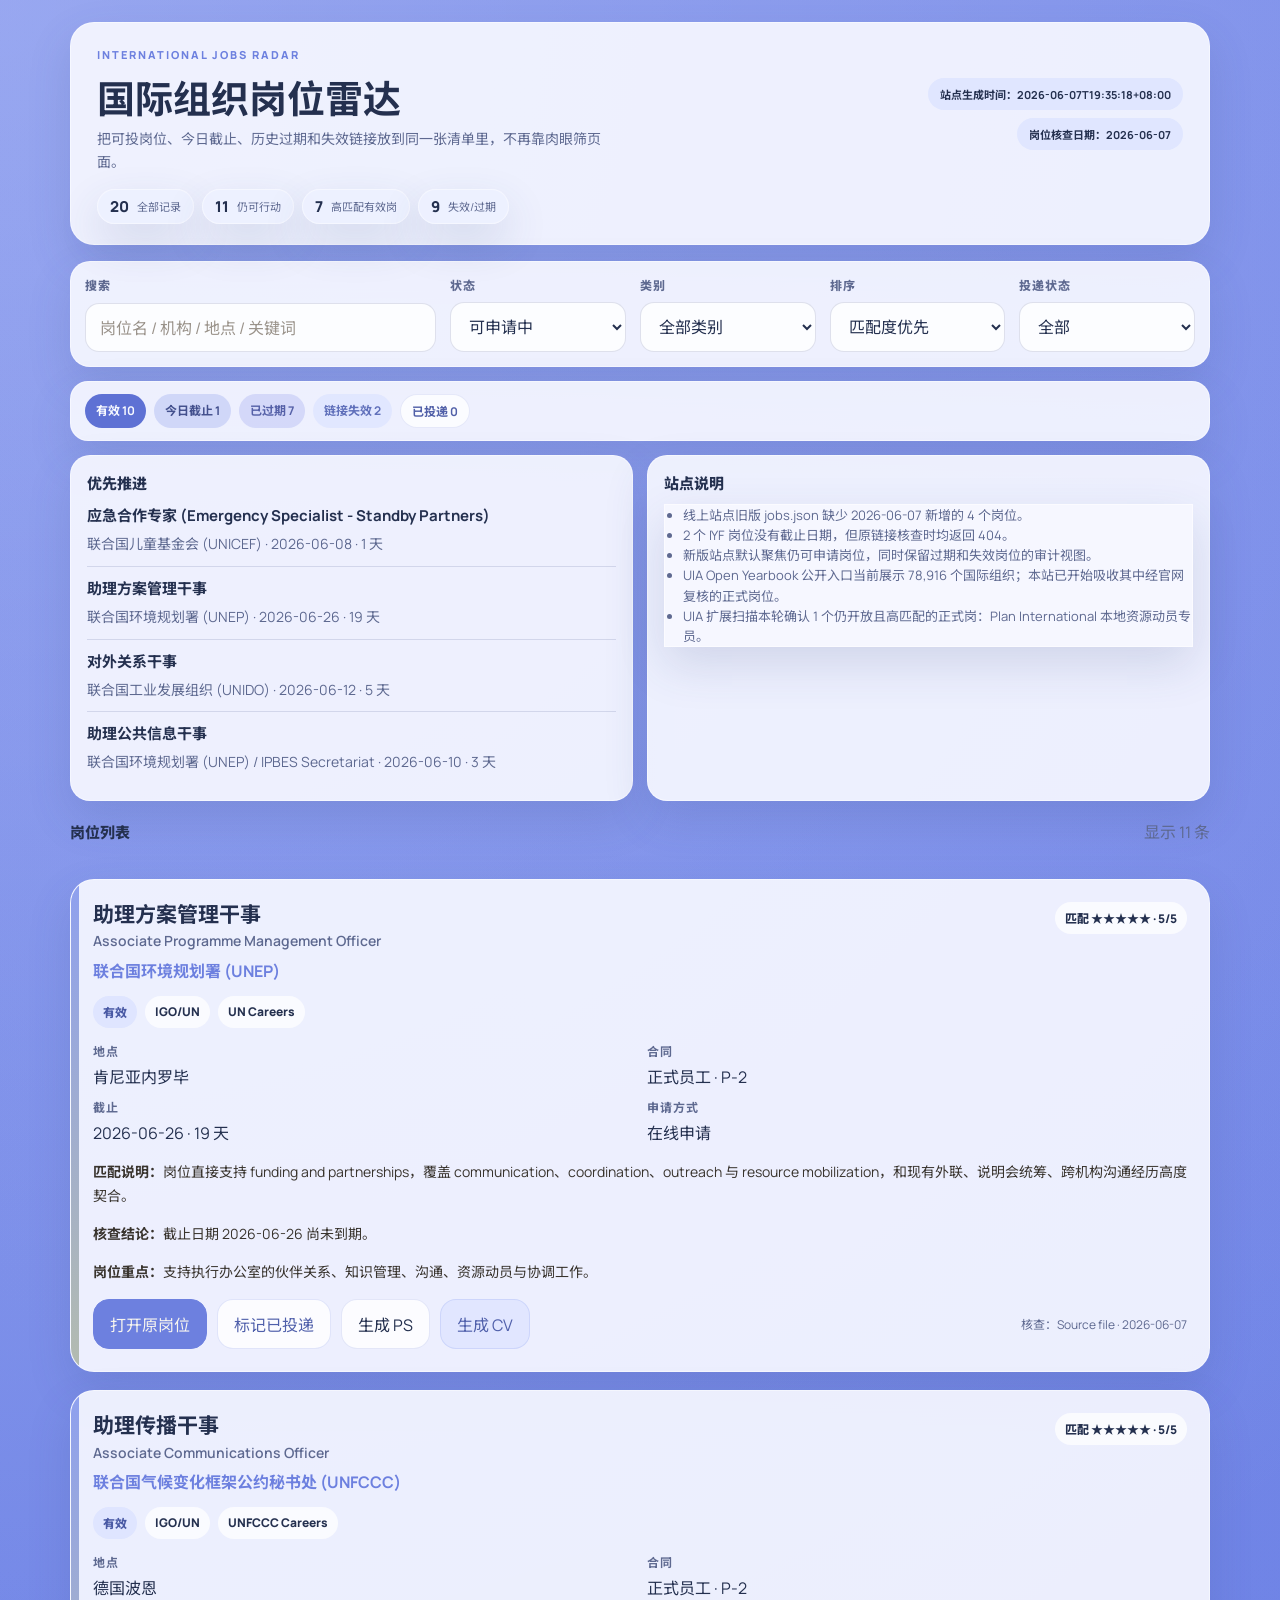
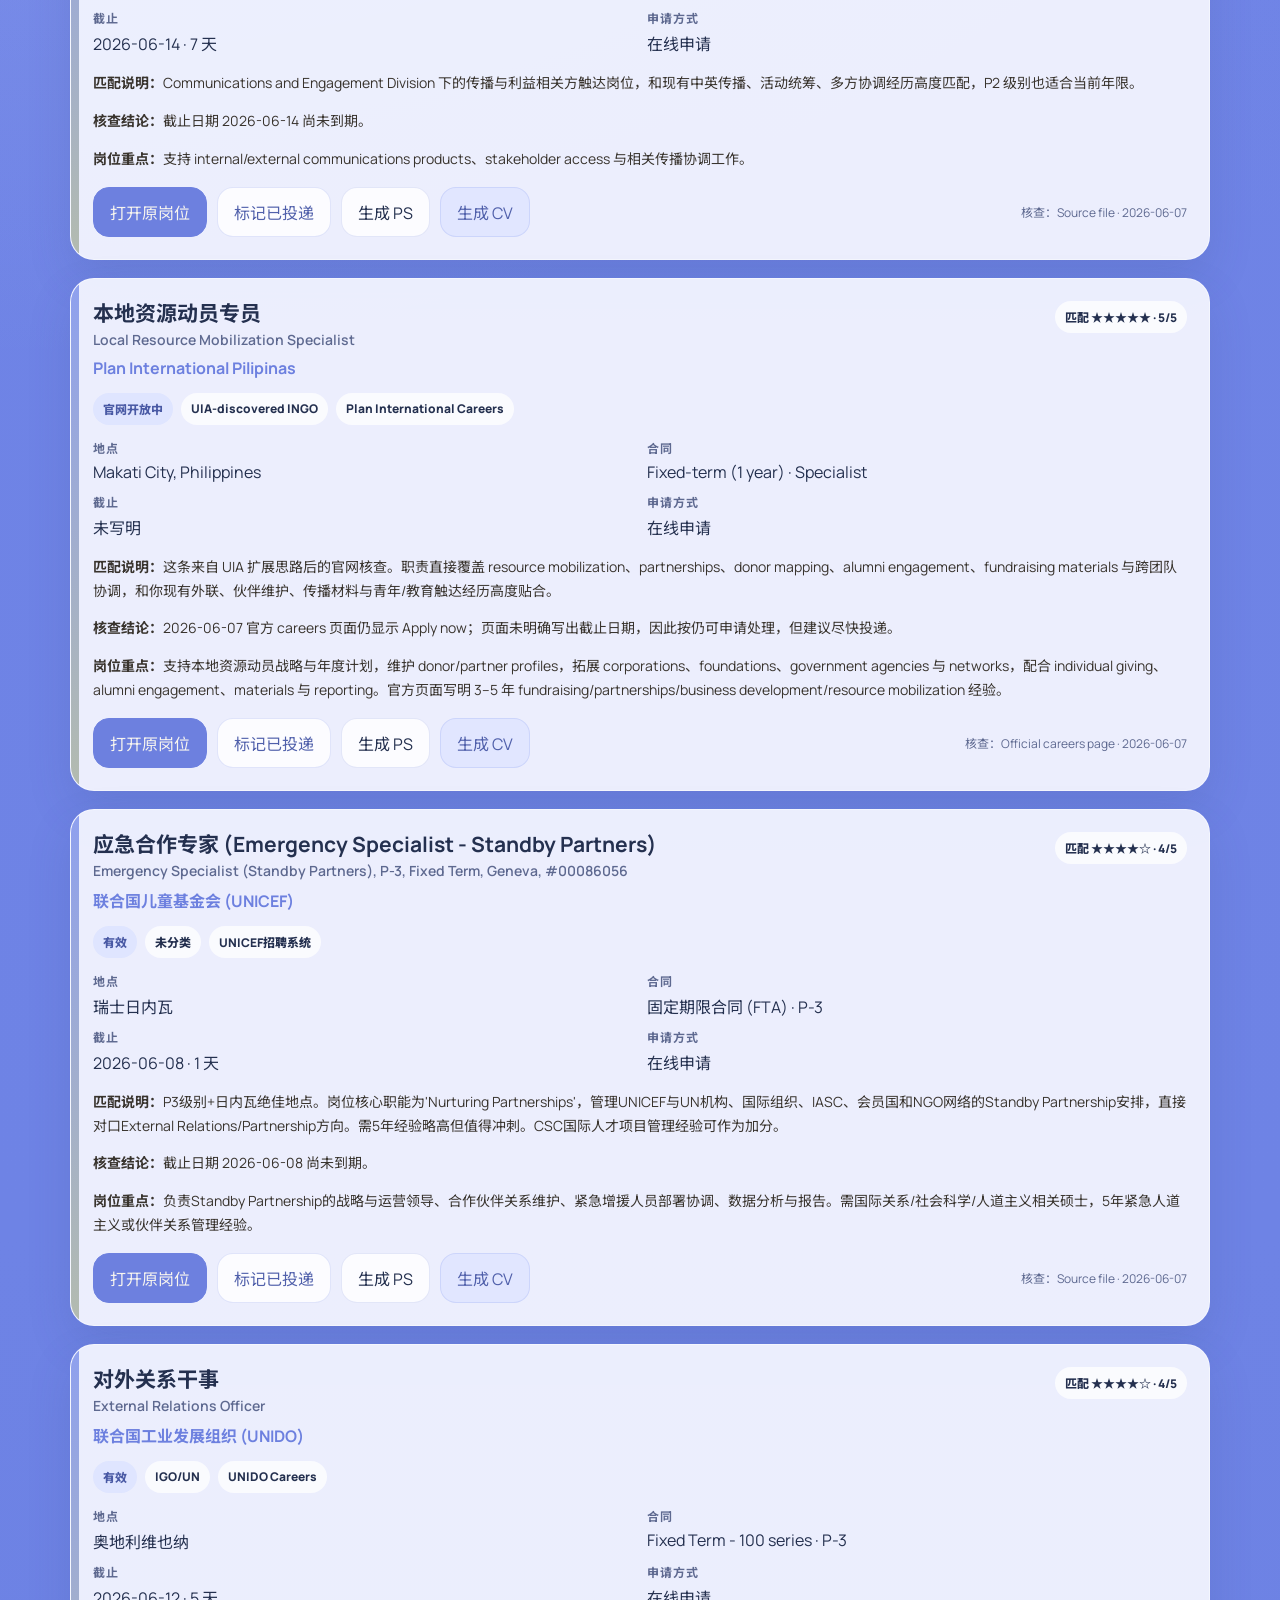
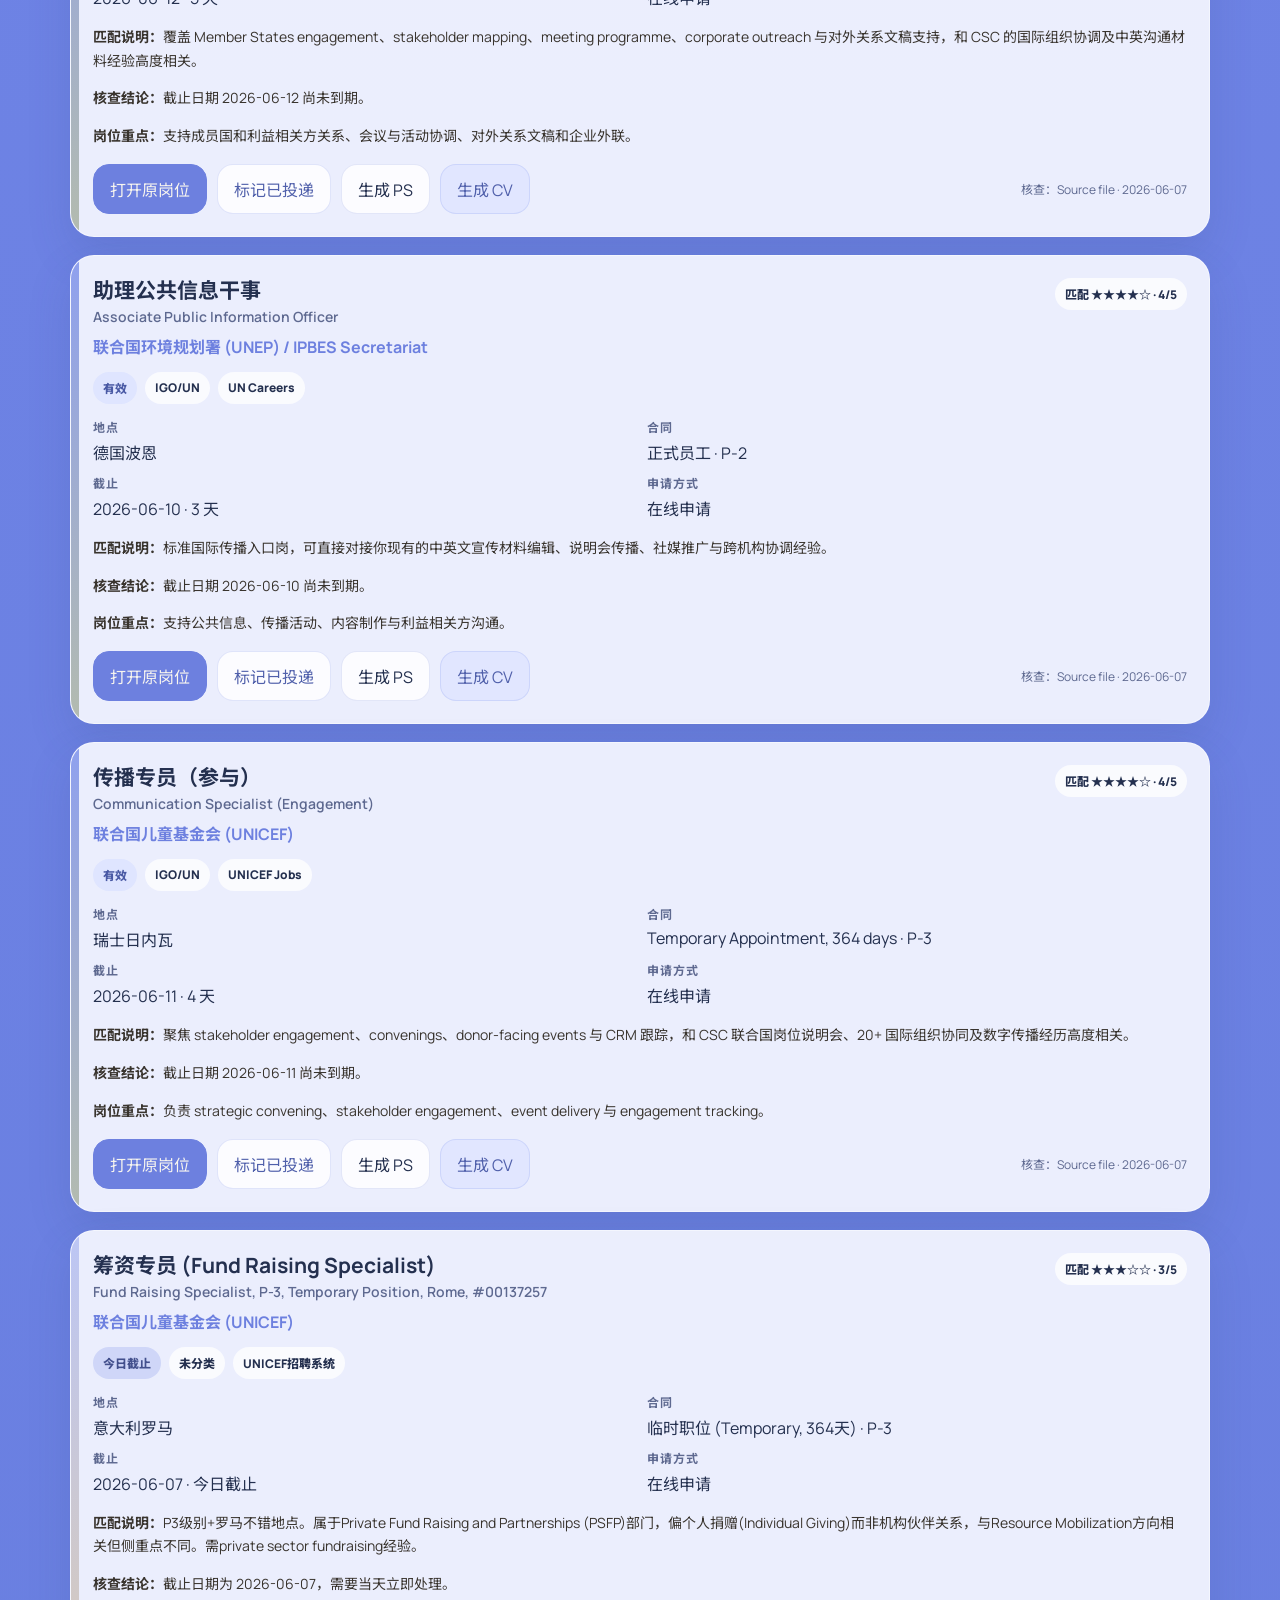
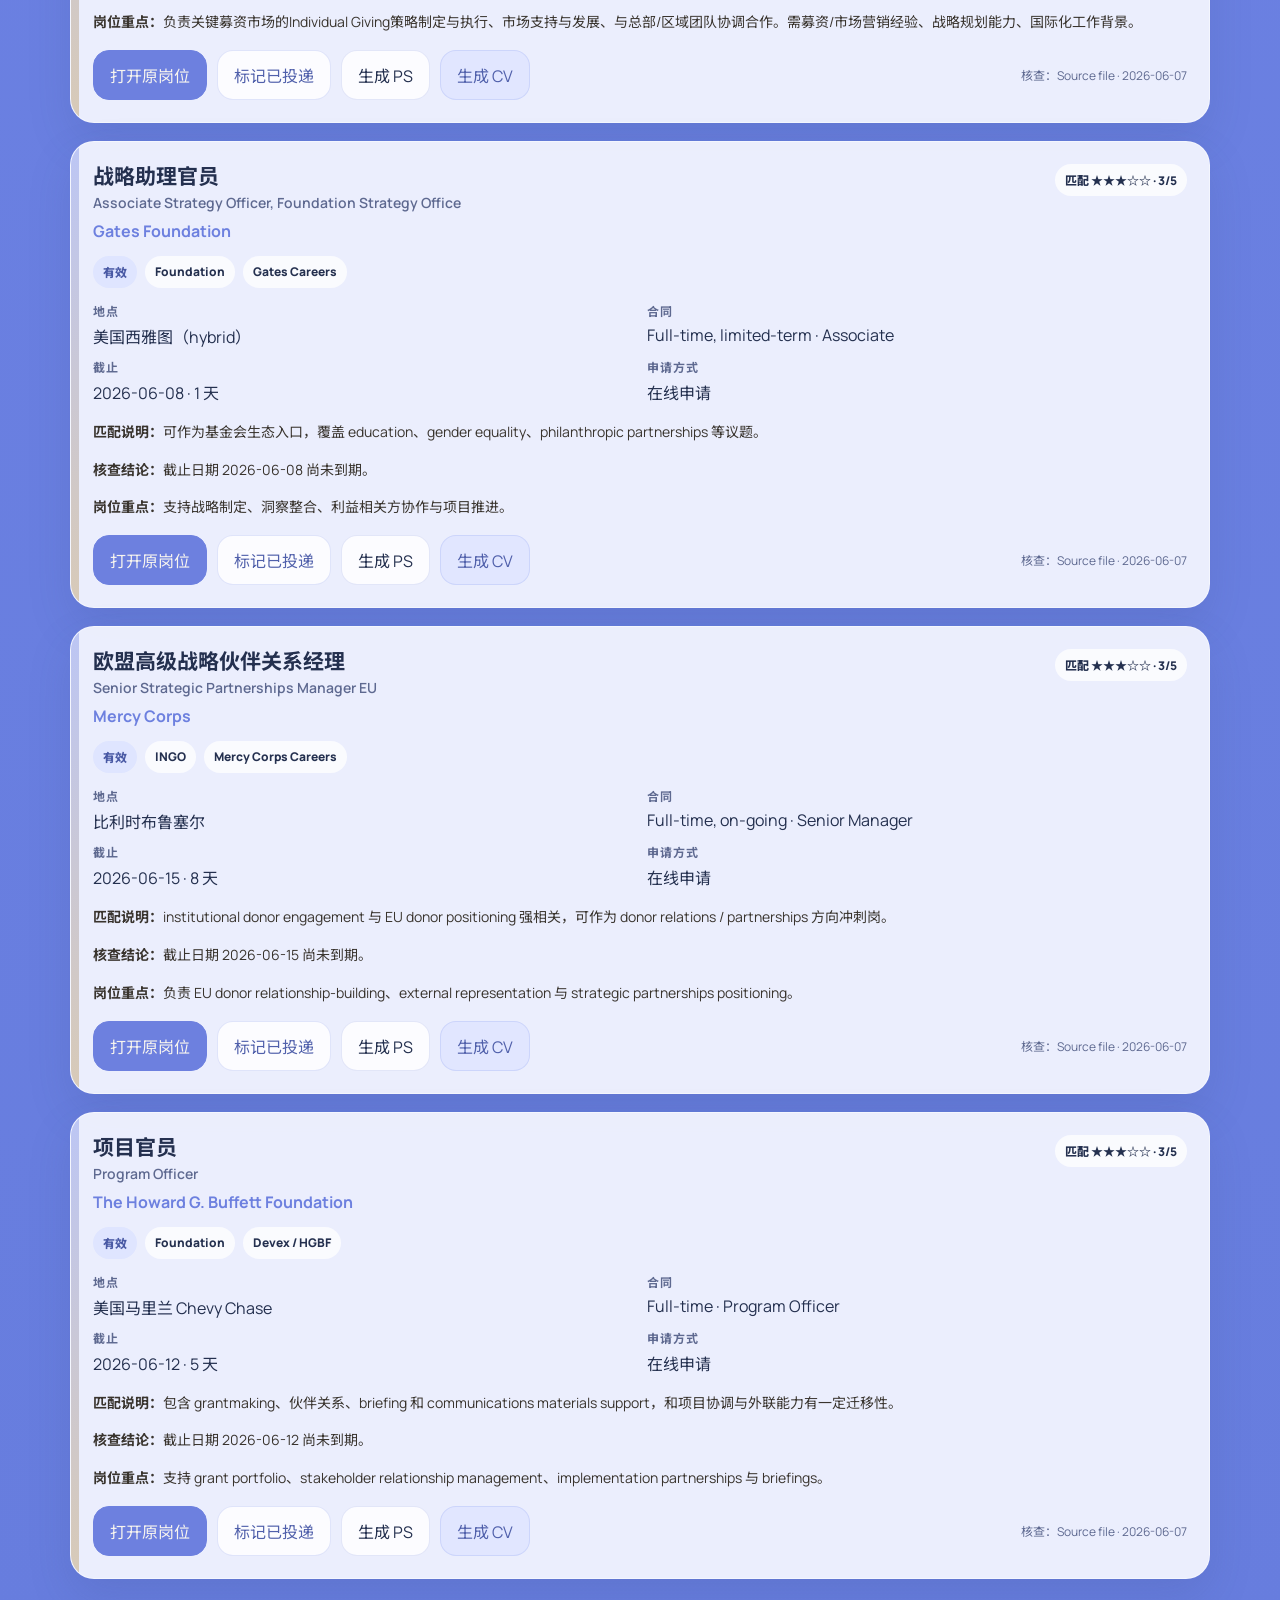
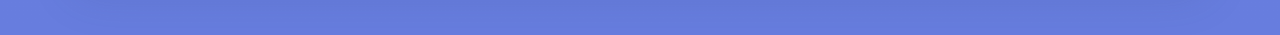
==== commit aeb4be0b: "Add applied tracking and UIA expansion lead" ====
--- a/index.html
+++ b/index.html
@@ -58,6 +58,14 @@
           <option value="organization">机构名称</option>
         </select>
       </div>
+      <div class="toolbar-block">
+        <label for="applicationFilter">投递状态</label>
+        <select id="applicationFilter">
+          <option value="all">全部</option>
+          <option value="not_applied">未投递</option>
+          <option value="applied">已投递</option>
+        </select>
+      </div>
     </section>
 
     <section class="summary-bar" id="summaryBar"></section>
--- a/styles.css
+++ b/styles.css
@@ -1,16 +1,19 @@
 :root {
-  --bg: #e8e1d8;
-  --paper: #f7f3ee;
-  --paper-2: #efe7de;
-  --ink: #4e4a46;
-  --muted: #817a73;
-  --line: rgba(98, 90, 82, 0.14);
-  --sage: #98a393;
-  --dusty-blue: #8ea0a8;
-  --mauve: #b8a8a0;
-  --sand: #cdbda7;
-  --clay: #a97d71;
-  --shadow: 0 18px 44px rgba(96, 84, 73, 0.10);
+  --bg: #7186ea;
+  --paper: rgba(247, 248, 255, 0.92);
+  --paper-2: rgba(235, 239, 255, 0.88);
+  --ink: #24304f;
+  --muted: #5e6990;
+  --line: rgba(62, 78, 136, 0.16);
+  --accent-blue: #6f83e5;
+  --accent-blue-deep: #5e71d4;
+  --accent-blue-soft: #dfe5ff;
+  --sage: #8ea0ef;
+  --dusty-blue: #6d80df;
+  --mauve: #9ba4ec;
+  --sand: #bcc6f5;
+  --clay: #8d96da;
+  --shadow: 0 18px 44px rgba(58, 73, 130, 0.16);
 }
 
 * {
@@ -22,9 +25,9 @@
   font-family: "Manrope", "Noto Sans SC", sans-serif;
   color: var(--ink);
   background:
-    radial-gradient(circle at top left, rgba(184, 168, 160, 0.28), transparent 30%),
-    radial-gradient(circle at top right, rgba(142, 160, 168, 0.24), transparent 26%),
-    linear-gradient(180deg, #e5ddd3 0%, #ece5dd 48%, #f3eee8 100%);
+    radial-gradient(circle at top left, rgba(214, 222, 255, 0.38), transparent 30%),
+    radial-gradient(circle at top right, rgba(132, 149, 235, 0.34), transparent 28%),
+    linear-gradient(180deg, #7084e7 0%, #6e83e5 44%, #677dde 100%);
 }
 
 .page-shell {
@@ -39,8 +42,8 @@
   margin-bottom: 16px;
   padding: 24px 26px 20px;
   border-radius: 24px;
-  background: rgba(255, 253, 248, 0.84);
-  border: 1px solid rgba(255, 255, 255, 0.55);
+  background: var(--paper);
+  border: 1px solid rgba(255, 255, 255, 0.46);
   box-shadow: var(--shadow);
 }
 
@@ -51,10 +54,9 @@
 .hero-strip,
 .audit-chip,
 #highlights {
-  background: rgba(255, 253, 248, 0.88);
-  border: 1px solid rgba(255, 255, 255, 0.5);
+  background: var(--paper);
+  border: 1px solid rgba(255, 255, 255, 0.46);
   box-shadow: var(--shadow);
-  backdrop-filter: blur(10px);
 }
 
 .eyebrow {
@@ -98,7 +100,7 @@
 .hero-meta span {
   border-radius: 999px;
   padding: 8px 12px;
-  background: rgba(98, 90, 82, 0.08);
+  background: rgba(223, 229, 255, 0.92);
   font-size: 11px;
   font-weight: 700;
   white-space: nowrap;
@@ -126,8 +128,8 @@
   gap: 8px;
   padding: 9px 12px;
   border-radius: 999px;
-  background: rgba(247, 243, 238, 0.92);
-  border: 1px solid rgba(98, 90, 82, 0.08);
+  background: rgba(237, 241, 255, 0.88);
+  border: 1px solid rgba(255, 255, 255, 0.42);
   min-height: 0;
 }
 
@@ -147,7 +149,7 @@
 
 .toolbar {
   display: grid;
-  grid-template-columns: 2fr 1fr 1fr 1fr;
+  grid-template-columns: 2fr 1fr 1fr 1fr 1fr;
   gap: 14px;
   border-radius: 20px;
   padding: 14px;
@@ -171,11 +173,22 @@
 .toolbar select {
   width: 100%;
   border: 1px solid var(--line);
-  background: rgba(255, 255, 255, 0.72);
+  background: rgba(255, 255, 255, 0.82);
   border-radius: 14px;
   padding: 12px 14px;
   font: inherit;
   color: var(--ink);
+}
+
+.toolbar input:focus,
+.toolbar select:focus {
+  outline: none;
+  border-color: rgba(95, 113, 212, 0.45);
+  box-shadow: 0 0 0 3px rgba(111, 131, 229, 0.16);
+}
+
+.toolbar input::placeholder {
+  color: #9a938b;
 }
 
 .summary-bar {
@@ -195,23 +208,29 @@
 }
 
 .pill.active {
-  background: rgba(152, 163, 147, 0.2);
-  color: #5d6759;
+  background: var(--accent-blue-deep);
+  color: #f7f9ff;
 }
 
 .pill.closing {
-  background: rgba(205, 189, 167, 0.28);
-  color: #866f58;
+  background: rgba(188, 198, 245, 0.6);
+  color: #43508d;
 }
 
 .pill.expired {
-  background: rgba(169, 125, 113, 0.18);
-  color: #866459;
+  background: rgba(155, 164, 236, 0.32);
+  color: #5661a8;
 }
 
 .pill.unavailable {
-  background: rgba(142, 160, 168, 0.18);
-  color: #62717a;
+  background: rgba(223, 229, 255, 0.8);
+  color: #6070bb;
+}
+
+.pill.applied {
+  background: rgba(255, 255, 255, 0.78);
+  color: #5160a8;
+  border: 1px solid rgba(95, 113, 212, 0.14);
 }
 
 .insight-row {
@@ -249,6 +268,11 @@
   padding: 22px;
   position: relative;
   overflow: hidden;
+  background: var(--paper);
+}
+
+.job-card.applied {
+  box-shadow: 0 18px 44px rgba(58, 73, 130, 0.2);
 }
 
 .job-card::before {
@@ -312,27 +336,32 @@
   padding: 7px 10px;
   font-size: 12px;
   font-weight: 800;
-  background: rgba(98, 90, 82, 0.08);
+  background: rgba(255, 255, 255, 0.76);
 }
 
 .chip.status-active {
-  background: rgba(152, 163, 147, 0.2);
-  color: #5d6759;
+  background: var(--accent-blue-soft);
+  color: #4a5aa5;
 }
 
 .chip.status-closing {
-  background: rgba(205, 189, 167, 0.28);
-  color: #866f58;
+  background: rgba(188, 198, 245, 0.6);
+  color: #43508d;
 }
 
 .chip.status-expired {
-  background: rgba(169, 125, 113, 0.18);
-  color: #866459;
+  background: rgba(155, 164, 236, 0.3);
+  color: #5661a8;
 }
 
 .chip.status-unavailable {
-  background: rgba(142, 160, 168, 0.18);
-  color: #62717a;
+  background: rgba(223, 229, 255, 0.78);
+  color: #6070bb;
+}
+
+.chip-applied {
+  background: rgba(95, 113, 212, 0.16);
+  color: #5160a8;
 }
 
 .job-gridline {
@@ -356,7 +385,7 @@
 }
 
 .job-copy {
-  color: #332d27;
+  color: #39342e;
   line-height: 1.7;
   font-size: 14px;
 }
@@ -387,26 +416,43 @@
   justify-content: center;
   padding: 12px 16px;
   border-radius: 16px;
-  background: #7f9088;
-  color: white;
+  background: var(--dusty-blue);
+  color: #f8f5ef;
   text-decoration: none;
   font-weight: 800;
-  border: 0;
+  border: 1px solid var(--dusty-blue);
   cursor: pointer;
   font: inherit;
 }
 
 .job-link:hover,
 .job-button:hover {
-  opacity: 0.92;
+  background: #7f9199;
+  border-color: #7f9199;
 }
 
 .job-button.secondary {
-  background: #b6a59d;
+  background: rgba(255, 255, 255, 0.82);
+  color: var(--ink);
+  border-color: rgba(95, 113, 212, 0.16);
 }
 
 .job-button.tertiary {
-  background: #99a8af;
+  background: rgba(223, 229, 255, 0.82);
+  color: #5060ab;
+  border-color: rgba(111, 131, 229, 0.18);
+}
+
+.job-button.mark {
+  background: rgba(255, 255, 255, 0.82);
+  color: #5060ab;
+  border-color: rgba(111, 131, 229, 0.2);
+}
+
+.job-button.mark.is-applied {
+  background: #5e71d4;
+  color: #f7f9ff;
+  border-color: #5e71d4;
 }
 
 .verification {
@@ -458,7 +504,7 @@
   padding: 32px;
   text-align: center;
   border-radius: 20px;
-  background: rgba(255, 253, 248, 0.72);
+  background: rgba(244, 246, 255, 0.86);
   border: 1px dashed var(--line);
   color: var(--muted);
 }
@@ -470,8 +516,8 @@
   max-width: 320px;
   padding: 14px 16px;
   border-radius: 16px;
-  background: rgba(78, 74, 70, 0.92);
-  color: #f7f3ee;
+  background: rgba(62, 76, 138, 0.96);
+  color: #f7f9ff;
   box-shadow: var(--shadow);
   opacity: 0;
   transform: translateY(16px);
